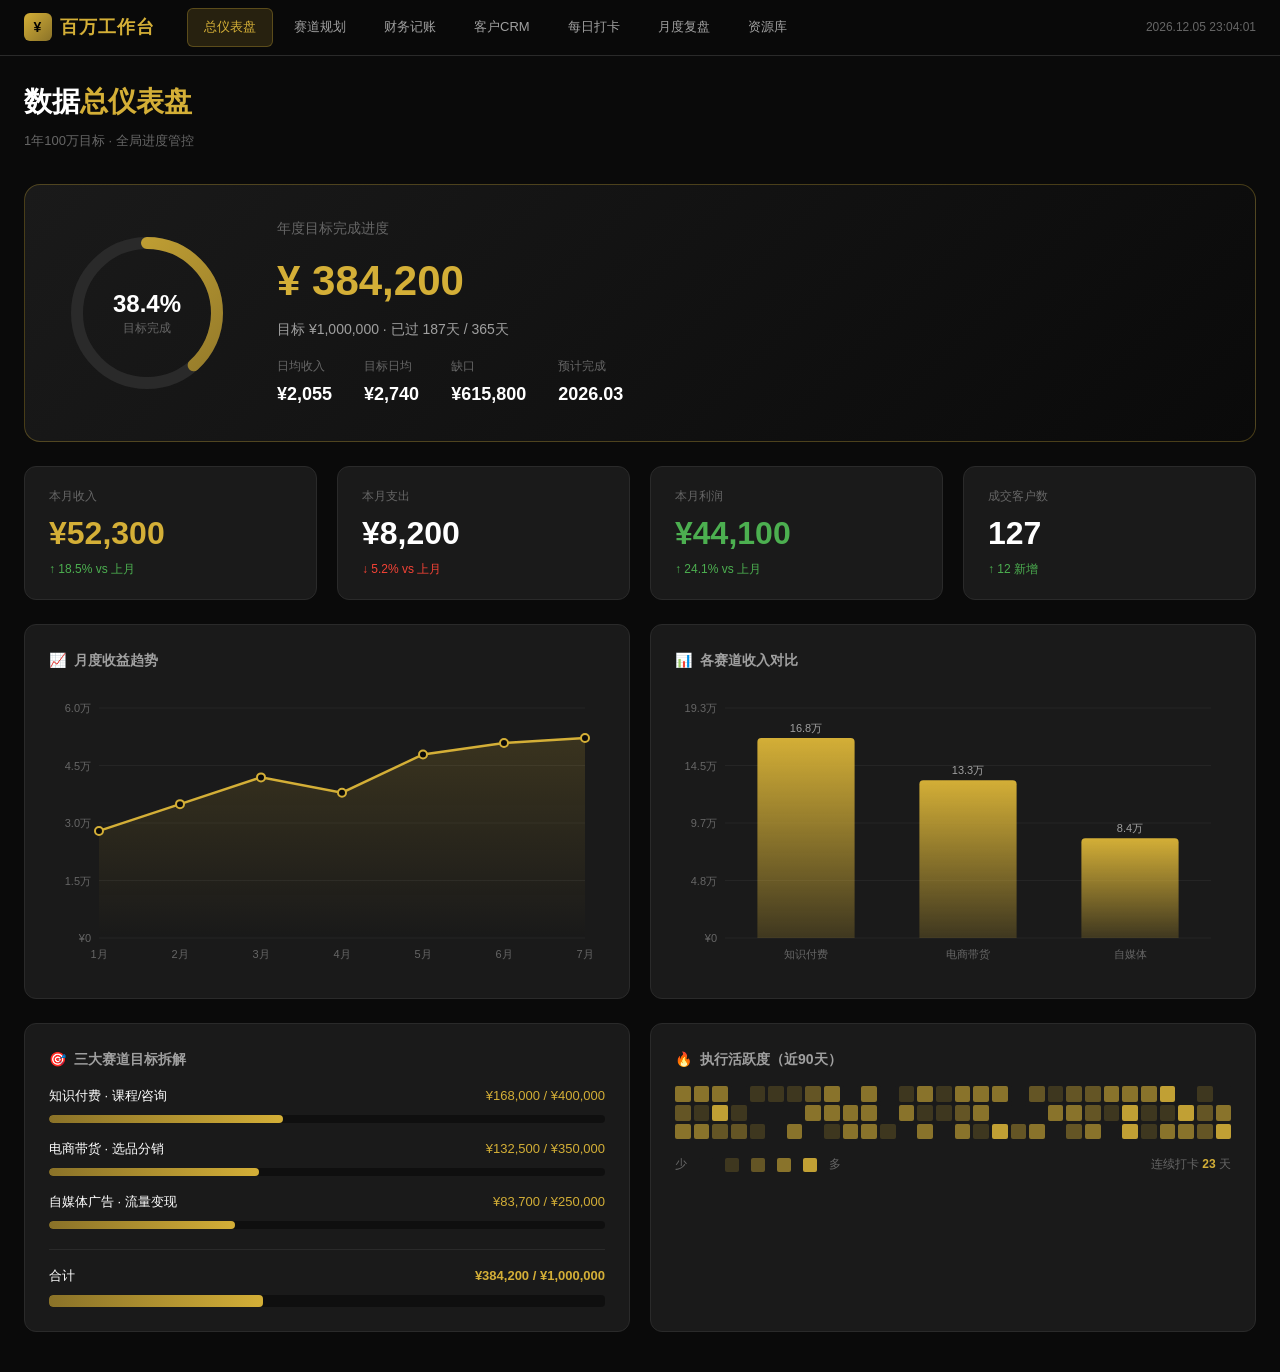
==== index.html @ f86fb093 "feat: 1年百万搞钱工作台 - 7页面完整版 - 数据总仪表盘：目标进度、收益图表、核心指标 - 变现赛道规划：3条盈利赛道详细规划与测算 - 财务记账：收支利润自动统计 - 客户管理CRM：全链" ====
<!DOCTYPE html>
<html lang="zh-CN">
<head>
  <meta charset="UTF-8">
  <meta name="viewport" content="width=device-width, initial-scale=1.0">
  <title>数据总仪表盘 | 百万搞钱工作台</title>
  <link rel="stylesheet" href="assets/style.css">
  <style>
    .hero-section {
      background: linear-gradient(135deg, #1a1a1a 0%, #0a0a0a 100%);
      border: 1px solid var(--border-gold);
      border-radius: 16px;
      padding: 32px;
      margin-bottom: 24px;
      display: flex;
      align-items: center;
      gap: 40px;
    }
    .ring-canvas { width: 180px; height: 180px; flex-shrink: 0; }
    .hero-info { flex: 1; }
    .hero-info h2 { font-size: 14px; color: var(--text-muted); font-weight: 400; margin-bottom: 8px; }
    .hero-amount { font-size: 42px; font-weight: 700; color: var(--gold); margin-bottom: 4px; }
    .hero-target { font-size: 14px; color: var(--text-secondary); margin-bottom: 16px; }
    .hero-stats { display: flex; gap: 32px; }
    .hero-stat-item .label { font-size: 12px; color: var(--text-muted); margin-bottom: 4px; }
    .hero-stat-item .value { font-size: 18px; font-weight: 600; color: var(--text-primary); }
    .track-progress-item { margin-bottom: 16px; }
    .track-progress-item:last-child { margin-bottom: 0; }
    .track-name { display: flex; justify-content: space-between; margin-bottom: 8px; font-size: 13px; }
    .track-name .name { color: var(--text-primary); font-weight: 500; }
    .track-name .amount { color: var(--gold); }
    .heatmap { display: grid; grid-template-columns: repeat(30, 1fr); gap: 3px; margin-top: 8px; }
    .heat-cell { aspect-ratio: 1; border-radius: 2px; background: #1a1a1a; }
    .heat-1 { background: rgba(212,175,55,0.2); }
    .heat-2 { background: rgba(212,175,55,0.4); }
    .heat-3 { background: rgba(212,175,55,0.6); }
    .heat-4 { background: rgba(212,175,55,0.9); }
  </style>
</head>
<body>
  <script src="assets/common.js"></script>
  <script>renderNav(0);</script>

  <div class="page-container">
    <div class="page-header">
      <div class="page-title">数据<span class="accent">总仪表盘</span></div>
      <div class="page-subtitle">1年100万目标 · 全局进度管控</div>
    </div>

    <!-- 目标进度总览 -->
    <div class="hero-section">
      <canvas id="goal-ring" class="ring-canvas"></canvas>
      <div class="hero-info">
        <h2>年度目标完成进度</h2>
        <div class="hero-amount">¥ 384,200</div>
        <div class="hero-target">目标 ¥1,000,000 · 已过 187天 / 365天</div>
        <div class="hero-stats">
          <div class="hero-stat-item">
            <div class="label">日均收入</div>
            <div class="value">¥2,055</div>
          </div>
          <div class="hero-stat-item">
            <div class="label">目标日均</div>
            <div class="value">¥2,740</div>
          </div>
          <div class="hero-stat-item">
            <div class="label">缺口</div>
            <div class="value text-red">¥615,800</div>
          </div>
          <div class="hero-stat-item">
            <div class="label">预计完成</div>
            <div class="value">2026.03</div>
          </div>
        </div>
      </div>
    </div>

    <!-- 核心指标卡片 -->
    <div class="grid grid-4 mb-24">
      <div class="metric-card">
        <div class="metric-label">本月收入</div>
        <div class="metric-value gold">¥52,300</div>
        <div class="metric-delta up">↑ 18.5% vs 上月</div>
      </div>
      <div class="metric-card">
        <div class="metric-label">本月支出</div>
        <div class="metric-value">¥8,200</div>
        <div class="metric-delta down">↓ 5.2% vs 上月</div>
      </div>
      <div class="metric-card">
        <div class="metric-label">本月利润</div>
        <div class="metric-value green">¥44,100</div>
        <div class="metric-delta up">↑ 24.1% vs 上月</div>
      </div>
      <div class="metric-card">
        <div class="metric-label">成交客户数</div>
        <div class="metric-value">127</div>
        <div class="metric-delta up">↑ 12 新增</div>
      </div>
    </div>

    <!-- 图表区 -->
    <div class="grid grid-2 mb-24">
      <div class="card">
        <div class="card-title"><span class="icon">📈</span>月度收益趋势</div>
        <canvas id="income-trend" style="width:100%; height:280px;"></canvas>
      </div>
      <div class="card">
        <div class="card-title"><span class="icon">📊</span>各赛道收入对比</div>
        <canvas id="track-compare" style="width:100%; height:280px;"></canvas>
      </div>
    </div>

    <!-- 目标拆解 + 活跃热力 -->
    <div class="grid grid-2">
      <div class="card">
        <div class="card-title"><span class="icon">🎯</span>三大赛道目标拆解</div>
        <div class="track-progress-item">
          <div class="track-name">
            <span class="name">知识付费 · 课程/咨询</span>
            <span class="amount">¥168,000 / ¥400,000</span>
          </div>
          <div class="progress-bar"><div class="progress-fill" style="width:42%;"></div></div>
        </div>
        <div class="track-progress-item">
          <div class="track-name">
            <span class="name">电商带货 · 选品分销</span>
            <span class="amount">¥132,500 / ¥350,000</span>
          </div>
          <div class="progress-bar"><div class="progress-fill" style="width:37.8%;"></div></div>
        </div>
        <div class="track-progress-item">
          <div class="track-name">
            <span class="name">自媒体广告 · 流量变现</span>
            <span class="amount">¥83,700 / ¥250,000</span>
          </div>
          <div class="progress-bar"><div class="progress-fill" style="width:33.5%;"></div></div>
        </div>
        <div class="track-progress-item" style="margin-top:20px; padding-top:16px; border-top:1px solid var(--border);">
          <div class="track-name">
            <span class="name font-bold">合计</span>
            <span class="amount font-bold">¥384,200 / ¥1,000,000</span>
          </div>
          <div class="progress-bar" style="height:12px;"><div class="progress-fill" style="width:38.4%;"></div></div>
        </div>
      </div>

      <div class="card">
        <div class="card-title"><span class="icon">🔥</span>执行活跃度（近90天）</div>
        <div class="heatmap" id="heatmap"></div>
        <div style="display:flex; align-items:center; gap:12px; margin-top:16px; font-size:12px; color:var(--text-muted);">
          <span>少</span>
          <div class="heat-cell" style="width:14px; height:14px;"></div>
          <div class="heat-cell heat-1" style="width:14px; height:14px;"></div>
          <div class="heat-cell heat-2" style="width:14px; height:14px;"></div>
          <div class="heat-cell heat-3" style="width:14px; height:14px;"></div>
          <div class="heat-cell heat-4" style="width:14px; height:14px;"></div>
          <span>多</span>
          <span style="margin-left:auto;">连续打卡 <span class="text-gold font-bold">23</span> 天</span>
        </div>
      </div>
    </div>
  </div>

  <script>
    // 环形进度
    drawRingChart("goal-ring", 38.4, "#d4af37", "目标完成");

    // 月度趋势
    drawLineChart("income-trend",
      ["1月","2月","3月","4月","5月","6月","7月"],
      [28000, 35000, 42000, 38000, 48000, 51000, 52300]
    );

    // 赛道对比
    drawBarChart("track-compare",
      ["知识付费","电商带货","自媒体"],
      [168000, 132500, 83700]
    );

    // 热力图
    const heatmap = document.getElementById("heatmap");
    for (let i = 0; i < 90; i++) {
      const cell = document.createElement("div");
      cell.className = "heat-cell";
      const r = Math.random();
      if (r > 0.85) cell.classList.add("heat-4");
      else if (r > 0.6) cell.classList.add("heat-3");
      else if (r > 0.4) cell.classList.add("heat-2");
      else if (r > 0.2) cell.classList.add("heat-1");
      heatmap.appendChild(cell);
    }
  </script>
</body>
</html>
---- assets/style.css ----
/* ========================================
   百万搞钱工作台 - 共享设计系统
   深色黑金商务风格
   ======================================== */

:root {
  /* 主色调 */
  --bg-primary: #0a0a0a;
  --bg-secondary: #141414;
  --bg-card: #1a1a1a;
  --bg-card-hover: #222222;
  --bg-input: #0f0f0f;

  /* 金色系 */
  --gold: #d4af37;
  --gold-bright: #f0c75e;
  --gold-dim: #8a7228;
  --gold-glow: rgba(212, 175, 55, 0.15);

  /* 文字 */
  --text-primary: #ffffff;
  --text-secondary: #a0a0a0;
  --text-muted: #666666;

  /* 功能色 */
  --green: #4caf50;
  --green-dim: rgba(76, 175, 80, 0.15);
  --red: #f44336;
  --red-dim: rgba(244, 67, 54, 0.15);
  --blue: #2196f3;
  --blue-dim: rgba(33, 150, 243, 0.15);
  --orange: #ff9800;
  --orange-dim: rgba(255, 152, 0, 0.15);

  /* 边框 */
  --border: #2a2a2a;
  --border-gold: rgba(212, 175, 55, 0.3);

  /* 阴影 */
  --shadow: 0 4px 24px rgba(0, 0, 0, 0.4);
  --shadow-gold: 0 0 20px rgba(212, 175, 55, 0.1);
}

* {
  margin: 0;
  padding: 0;
  box-sizing: border-box;
}

body {
  font-family: -apple-system, BlinkMacSystemFont, "Segoe UI", "PingFang SC", "Microsoft YaHei", sans-serif;
  background: var(--bg-primary);
  color: var(--text-primary);
  font-size: 14px;
  line-height: 1.6;
  min-height: 100vh;
}

/* 滚动条 */
::-webkit-scrollbar { width: 6px; height: 6px; }
::-webkit-scrollbar-track { background: var(--bg-secondary); }
::-webkit-scrollbar-thumb { background: var(--gold-dim); border-radius: 3px; }
::-webkit-scrollbar-thumb:hover { background: var(--gold); }

/* ===== 顶部导航 ===== */
.top-nav {
  position: fixed;
  top: 0;
  left: 0;
  right: 0;
  height: 56px;
  background: rgba(10, 10, 10, 0.95);
  backdrop-filter: blur(20px);
  border-bottom: 1px solid var(--border);
  z-index: 1000;
  display: flex;
  align-items: center;
  padding: 0 24px;
  gap: 32px;
}

.nav-logo {
  font-size: 18px;
  font-weight: 700;
  color: var(--gold);
  letter-spacing: 1px;
  white-space: nowrap;
  display: flex;
  align-items: center;
  gap: 8px;
}

.nav-logo .logo-icon {
  width: 28px;
  height: 28px;
  background: linear-gradient(135deg, var(--gold), var(--gold-dim));
  border-radius: 6px;
  display: flex;
  align-items: center;
  justify-content: center;
  font-size: 14px;
  color: #000;
  font-weight: 900;
}

.nav-links {
  display: flex;
  gap: 4px;
  flex: 1;
  overflow-x: auto;
}

.nav-links::-webkit-scrollbar { display: none; }

.nav-link {
  padding: 8px 16px;
  color: var(--text-secondary);
  text-decoration: none;
  border-radius: 6px;
  font-size: 13px;
  white-space: nowrap;
  transition: all 0.2s;
  border: 1px solid transparent;
}

.nav-link:hover {
  color: var(--text-primary);
  background: var(--bg-card);
}

.nav-link.active {
  color: var(--gold);
  background: var(--gold-glow);
  border-color: var(--border-gold);
}

.nav-time {
  color: var(--text-muted);
  font-size: 12px;
  white-space: nowrap;
}

/* ===== 主内容区 ===== */
.page-container {
  max-width: 1400px;
  margin: 0 auto;
  padding: 80px 24px 40px;
}

.page-header {
  margin-bottom: 32px;
}

.page-title {
  font-size: 28px;
  font-weight: 700;
  color: var(--text-primary);
  margin-bottom: 6px;
}

.page-title .accent {
  color: var(--gold);
}

.page-subtitle {
  font-size: 13px;
  color: var(--text-muted);
}

/* ===== 卡片 ===== */
.card {
  background: var(--bg-card);
  border: 1px solid var(--border);
  border-radius: 12px;
  padding: 24px;
  transition: all 0.2s;
}

.card:hover {
  border-color: var(--border-gold);
}

.card-title {
  font-size: 14px;
  font-weight: 600;
  color: var(--text-secondary);
  margin-bottom: 16px;
  display: flex;
  align-items: center;
  gap: 8px;
}

.card-title .icon {
  color: var(--gold);
}

/* ===== 网格布局 ===== */
.grid {
  display: grid;
  gap: 20px;
}

.grid-2 { grid-template-columns: repeat(2, 1fr); }
.grid-3 { grid-template-columns: repeat(3, 1fr); }
.grid-4 { grid-template-columns: repeat(4, 1fr); }

@media (max-width: 1024px) {
  .grid-2, .grid-3, .grid-4 { grid-template-columns: repeat(2, 1fr); }
}
@media (max-width: 640px) {
  .grid-2, .grid-3, .grid-4 { grid-template-columns: 1fr; }
}

/* ===== 指标卡片 ===== */
.metric-card {
  background: var(--bg-card);
  border: 1px solid var(--border);
  border-radius: 12px;
  padding: 20px 24px;
  position: relative;
  overflow: hidden;
  transition: all 0.2s;
}

.metric-card::before {
  content: '';
  position: absolute;
  top: 0;
  left: 0;
  right: 0;
  height: 2px;
  background: linear-gradient(90deg, transparent, var(--gold), transparent);
  opacity: 0;
  transition: opacity 0.3s;
}

.metric-card:hover::before { opacity: 1; }
.metric-card:hover { border-color: var(--border-gold); }

.metric-label {
  font-size: 12px;
  color: var(--text-muted);
  margin-bottom: 8px;
}

.metric-value {
  font-size: 32px;
  font-weight: 700;
  color: var(--text-primary);
  line-height: 1.2;
}

.metric-value.gold { color: var(--gold); }
.metric-value.green { color: var(--green); }
.metric-value.red { color: var(--red); }
.metric-value.blue { color: var(--blue); }

.metric-delta {
  font-size: 12px;
  margin-top: 8px;
}

.metric-delta.up { color: var(--green); }
.metric-delta.down { color: var(--red); }

/* ===== 进度条 ===== */
.progress-bar {
  height: 8px;
  background: var(--bg-input);
  border-radius: 4px;
  overflow: hidden;
}

.progress-fill {
  height: 100%;
  background: linear-gradient(90deg, var(--gold-dim), var(--gold));
  border-radius: 4px;
  transition: width 0.6s ease;
}

/* ===== 表格 ===== */
.data-table {
  width: 100%;
  border-collapse: collapse;
  font-size: 13px;
}

.data-table th {
  text-align: left;
  padding: 12px 16px;
  color: var(--text-muted);
  font-weight: 500;
  border-bottom: 1px solid var(--border);
  font-size: 12px;
  text-transform: uppercase;
  letter-spacing: 0.5px;
}

.data-table td {
  padding: 14px 16px;
  border-bottom: 1px solid var(--border);
  color: var(--text-secondary);
}

.data-table tr:hover td {
  color: var(--text-primary);
  background: var(--bg-card-hover);
}

/* ===== 标签/徽章 ===== */
.tag {
  display: inline-block;
  padding: 3px 10px;
  border-radius: 4px;
  font-size: 11px;
  font-weight: 600;
}

.tag-gold { background: var(--gold-glow); color: var(--gold); }
.tag-green { background: var(--green-dim); color: var(--green); }
.tag-red { background: var(--red-dim); color: var(--red); }
.tag-blue { background: var(--blue-dim); color: var(--blue); }
.tag-orange { background: var(--orange-dim); color: var(--orange); }
.tag-gray { background: rgba(255,255,255,0.05); color: var(--text-muted); }

/* ===== 按钮 ===== */
.btn {
  padding: 8px 20px;
  border-radius: 8px;
  font-size: 13px;
  font-weight: 600;
  cursor: pointer;
  border: none;
  transition: all 0.2s;
  text-decoration: none;
  display: inline-flex;
  align-items: center;
  gap: 6px;
}

.btn-gold {
  background: var(--gold);
  color: #000;
}
.btn-gold:hover {
  background: var(--gold-bright);
  box-shadow: var(--shadow-gold);
}

.btn-outline {
  background: transparent;
  color: var(--text-secondary);
  border: 1px solid var(--border);
}
.btn-outline:hover {
  color: var(--gold);
  border-color: var(--border-gold);
}

/* ===== 输入框 ===== */
.input, .select, .textarea {
  width: 100%;
  background: var(--bg-input);
  border: 1px solid var(--border);
  border-radius: 8px;
  padding: 10px 14px;
  color: var(--text-primary);
  font-size: 13px;
  font-family: inherit;
  transition: border-color 0.2s;
}

.input:focus, .select:focus, .textarea:focus {
  outline: none;
  border-color: var(--gold);
}

/* ===== 图表容器 ===== */
.chart-container {
  width: 100%;
  position: relative;
}

/* ===== 工具类 ===== */
.text-gold { color: var(--gold); }
.text-green { color: var(--green); }
.text-red { color: var(--red); }
.text-muted { color: var(--text-muted); }
.text-secondary { color: var(--text-secondary); }
.text-center { text-align: center; }
.text-right { text-align: right; }
.font-bold { font-weight: 700; }
.mt-8 { margin-top: 8px; }
.mt-16 { margin-top: 16px; }
.mt-24 { margin-top: 24px; }
.mb-16 { margin-bottom: 16px; }
.mb-24 { margin-bottom: 24px; }
.flex { display: flex; }
.flex-between { display: flex; justify-content: space-between; align-items: center; }
.gap-8 { gap: 8px; }
.gap-16 { gap: 16px; }
.gap-24 { gap: 24px; }
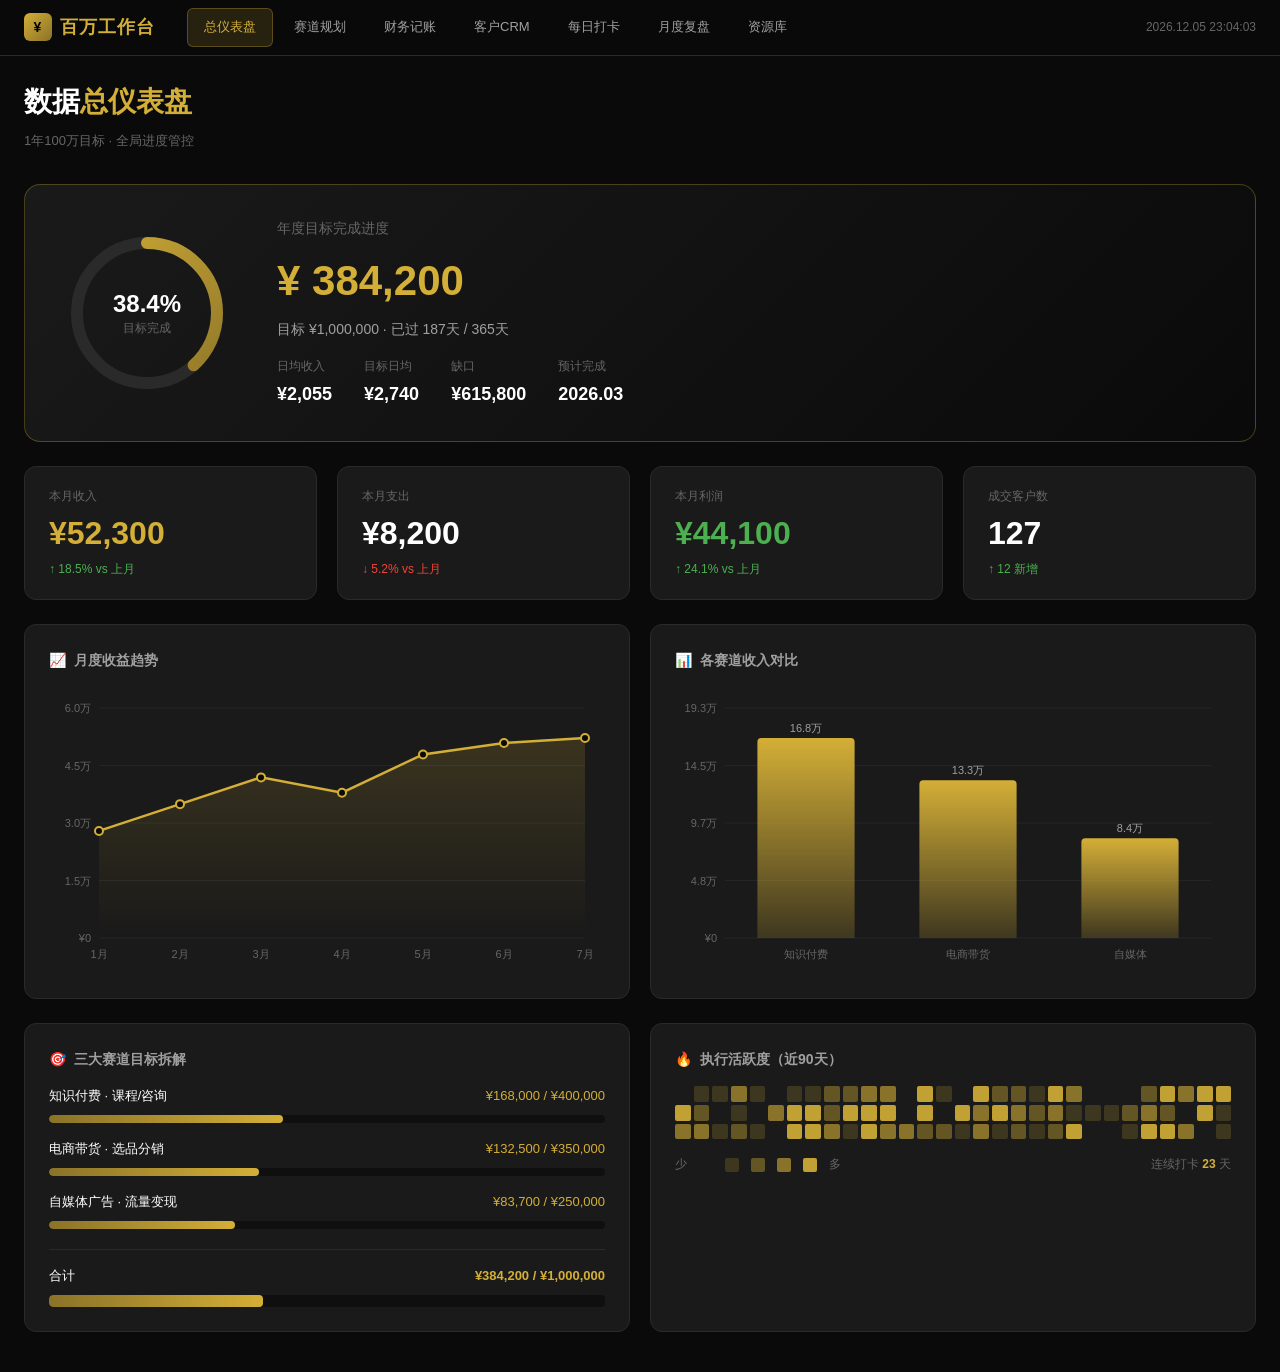
==== commit 1d4dab63: "feat: 添加PWA支持，可安装到手机桌面 - manifest.json 应用配置 - 192/512尺寸图标 + Apple Touch Icon - 全屏独立运行，无浏览器地址栏 - 黑金风格" ====
--- a/index.html
+++ b/index.html
@@ -4,6 +4,13 @@
   <meta charset="UTF-8">
   <meta name="viewport" content="width=device-width, initial-scale=1.0">
   <title>数据总仪表盘 | 百万搞钱工作台</title>
+  <link rel="manifest" href="manifest.json">
+  <meta name="theme-color" content="#d4af37">
+  <meta name="apple-mobile-web-app-capable" content="yes">
+  <meta name="apple-mobile-web-app-status-bar-style" content="black-translucent">
+  <meta name="apple-mobile-web-app-title" content="百万工作台">
+  <link rel="apple-touch-icon" href="apple-touch-icon.png">
+  <link rel="icon" type="image/png" sizes="192x192" href="icon-192.png">
   <link rel="stylesheet" href="assets/style.css">
   <style>
     .hero-section {
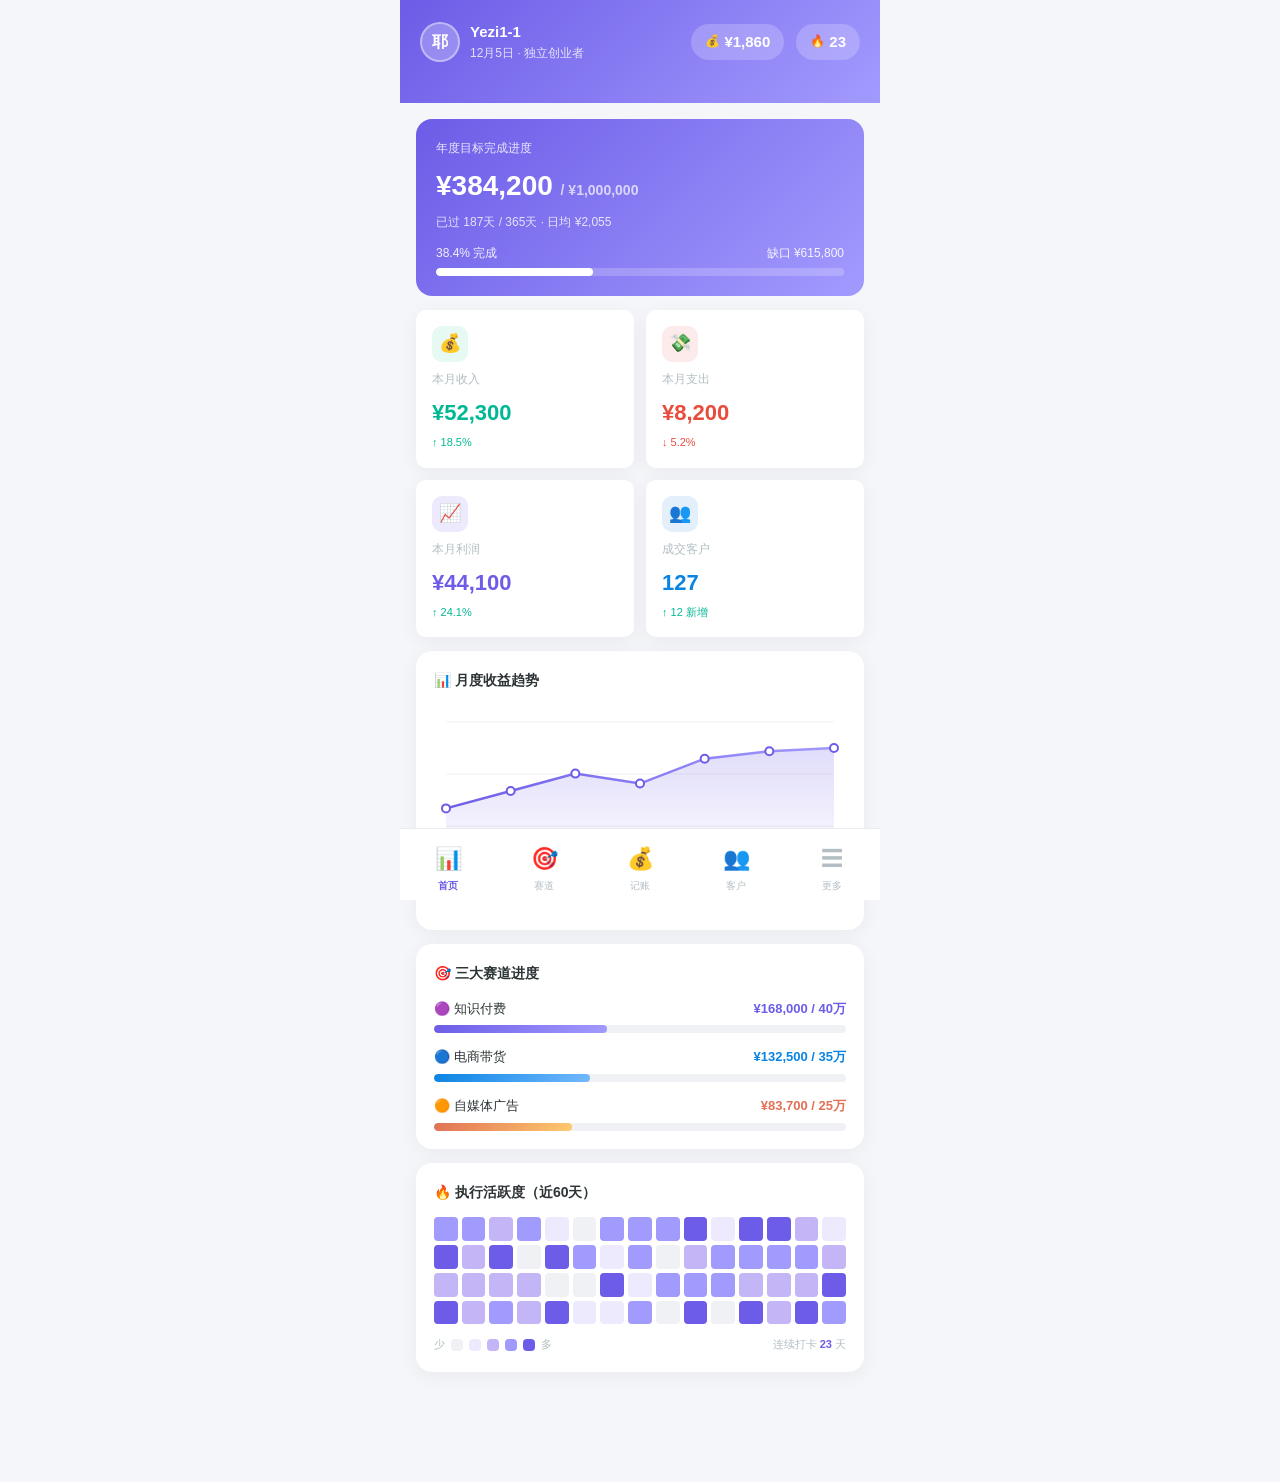
==== commit 4ff6c396: "refactor: 全新明亮App风格单页应用 - 浅色明亮主题，圆角卡片，粉紫蓝渐变 - 底部5Tab导航：首页/赛道/记账/客户/更多 - 单页应用SPA，切换无刷新 - 所有数据localSto" ====
--- a/index.html
+++ b/index.html
@@ -2,201 +2,738 @@
 <html lang="zh-CN">
 <head>
   <meta charset="UTF-8">
-  <meta name="viewport" content="width=device-width, initial-scale=1.0">
-  <title>数据总仪表盘 | 百万搞钱工作台</title>
+  <meta name="viewport" content="width=device-width, initial-scale=1.0, maximum-scale=1.0, user-scalable=no">
+  <title>百万搞钱工作台</title>
   <link rel="manifest" href="manifest.json">
-  <meta name="theme-color" content="#d4af37">
+  <meta name="theme-color" content="#6c5ce7">
   <meta name="apple-mobile-web-app-capable" content="yes">
-  <meta name="apple-mobile-web-app-status-bar-style" content="black-translucent">
+  <meta name="apple-mobile-web-app-status-bar-style" content="default">
   <meta name="apple-mobile-web-app-title" content="百万工作台">
   <link rel="apple-touch-icon" href="apple-touch-icon.png">
   <link rel="icon" type="image/png" sizes="192x192" href="icon-192.png">
   <link rel="stylesheet" href="assets/style.css">
-  <style>
-    .hero-section {
-      background: linear-gradient(135deg, #1a1a1a 0%, #0a0a0a 100%);
-      border: 1px solid var(--border-gold);
-      border-radius: 16px;
-      padding: 32px;
-      margin-bottom: 24px;
-      display: flex;
-      align-items: center;
-      gap: 40px;
-    }
-    .ring-canvas { width: 180px; height: 180px; flex-shrink: 0; }
-    .hero-info { flex: 1; }
-    .hero-info h2 { font-size: 14px; color: var(--text-muted); font-weight: 400; margin-bottom: 8px; }
-    .hero-amount { font-size: 42px; font-weight: 700; color: var(--gold); margin-bottom: 4px; }
-    .hero-target { font-size: 14px; color: var(--text-secondary); margin-bottom: 16px; }
-    .hero-stats { display: flex; gap: 32px; }
-    .hero-stat-item .label { font-size: 12px; color: var(--text-muted); margin-bottom: 4px; }
-    .hero-stat-item .value { font-size: 18px; font-weight: 600; color: var(--text-primary); }
-    .track-progress-item { margin-bottom: 16px; }
-    .track-progress-item:last-child { margin-bottom: 0; }
-    .track-name { display: flex; justify-content: space-between; margin-bottom: 8px; font-size: 13px; }
-    .track-name .name { color: var(--text-primary); font-weight: 500; }
-    .track-name .amount { color: var(--gold); }
-    .heatmap { display: grid; grid-template-columns: repeat(30, 1fr); gap: 3px; margin-top: 8px; }
-    .heat-cell { aspect-ratio: 1; border-radius: 2px; background: #1a1a1a; }
-    .heat-1 { background: rgba(212,175,55,0.2); }
-    .heat-2 { background: rgba(212,175,55,0.4); }
-    .heat-3 { background: rgba(212,175,55,0.6); }
-    .heat-4 { background: rgba(212,175,55,0.9); }
-  </style>
 </head>
 <body>
   <script src="assets/common.js"></script>
-  <script>renderNav(0);</script>
-
-  <div class="page-container">
-    <div class="page-header">
-      <div class="page-title">数据<span class="accent">总仪表盘</span></div>
-      <div class="page-subtitle">1年100万目标 · 全局进度管控</div>
-    </div>
-
-    <!-- 目标进度总览 -->
-    <div class="hero-section">
-      <canvas id="goal-ring" class="ring-canvas"></canvas>
-      <div class="hero-info">
-        <h2>年度目标完成进度</h2>
-        <div class="hero-amount">¥ 384,200</div>
-        <div class="hero-target">目标 ¥1,000,000 · 已过 187天 / 365天</div>
-        <div class="hero-stats">
-          <div class="hero-stat-item">
-            <div class="label">日均收入</div>
-            <div class="value">¥2,055</div>
+  <script>renderHeader();</script>
+
+  <!-- ====== 页面1：数据仪表盘 ====== -->
+  <div class="page active" id="page-dashboard">
+    <div class="gradient-card" style="background:var(--gradient-primary);">
+      <div class="gc-label">年度目标完成进度</div>
+      <div class="gc-value" onclick="editField('totalIncome','当前累计收入',384200,'number')" style="cursor:pointer;">¥384,200 <span style="font-size:14px;opacity:0.7;">/ ¥1,000,000</span></div>
+      <div class="gc-sub">已过 187天 / 365天 · 日均 ¥2,055</div>
+      <div style="margin-top:12px;">
+        <div style="display:flex;justify-content:space-between;font-size:12px;margin-bottom:4px;opacity:0.9;">
+          <span>38.4% 完成</span><span>缺口 ¥615,800</span>
+        </div>
+        <div style="height:8px;background:rgba(255,255,255,0.2);border-radius:4px;overflow:hidden;">
+          <div style="height:100%;width:38.4%;background:#fff;border-radius:4px;"></div>
+        </div>
+      </div>
+    </div>
+
+    <div class="metric-grid">
+      <div class="metric-item">
+        <div class="icon-circle" style="background:#e6f9f3;">💰</div>
+        <div class="label">本月收入</div>
+        <div class="value" style="color:var(--green)">¥52,300</div>
+        <div class="delta up">↑ 18.5%</div>
+      </div>
+      <div class="metric-item">
+        <div class="icon-circle" style="background:#fdeaea;">💸</div>
+        <div class="label">本月支出</div>
+        <div class="value" style="color:var(--red)">¥8,200</div>
+        <div class="delta down">↓ 5.2%</div>
+      </div>
+      <div class="metric-item">
+        <div class="icon-circle" style="background:#eeeafe;">📈</div>
+        <div class="label">本月利润</div>
+        <div class="value" style="color:var(--purple)">¥44,100</div>
+        <div class="delta up">↑ 24.1%</div>
+      </div>
+      <div class="metric-item">
+        <div class="icon-circle" style="background:#e3f0fc;">👥</div>
+        <div class="label">成交客户</div>
+        <div class="value" style="color:var(--blue)">127</div>
+        <div class="delta up">↑ 12 新增</div>
+      </div>
+    </div>
+
+    <div class="card">
+      <div class="card-title">📊 月度收益趋势</div>
+      <canvas id="income-trend" style="width:100%;height:200px;"></canvas>
+    </div>
+
+    <div class="card">
+      <div class="card-title">🎯 三大赛道进度</div>
+      <div style="margin-bottom:14px;">
+        <div class="flex-between" style="margin-bottom:6px;font-size:13px;">
+          <span>🟣 知识付费</span><span class="text-purple font-bold">¥168,000 / 40万</span>
+        </div>
+        <div class="progress-bar"><div class="progress-fill primary" style="width:42%;"></div></div>
+      </div>
+      <div style="margin-bottom:14px;">
+        <div class="flex-between" style="margin-bottom:6px;font-size:13px;">
+          <span>🔵 电商带货</span><span style="color:var(--blue)" class="font-bold">¥132,500 / 35万</span>
+        </div>
+        <div class="progress-bar"><div class="progress-fill" style="width:37.8%;background:var(--gradient-blue);"></div></div>
+      </div>
+      <div style="margin-bottom:0;">
+        <div class="flex-between" style="margin-bottom:6px;font-size:13px;">
+          <span>🟠 自媒体广告</span><span style="color:var(--orange)" class="font-bold">¥83,700 / 25万</span>
+        </div>
+        <div class="progress-bar"><div class="progress-fill orange" style="width:33.5%;"></div></div>
+      </div>
+    </div>
+
+    <div class="card">
+      <div class="card-title">🔥 执行活跃度（近60天）</div>
+      <div class="heatmap" id="heatmap"></div>
+      <div style="display:flex;align-items:center;gap:6px;margin-top:12px;font-size:11px;color:var(--text-muted);">
+        <span>少</span>
+        <div class="heat-cell" style="width:12px;height:12px;"></div>
+        <div class="heat-cell heat-1" style="width:12px;height:12px;"></div>
+        <div class="heat-cell heat-2" style="width:12px;height:12px;"></div>
+        <div class="heat-cell heat-3" style="width:12px;height:12px;"></div>
+        <div class="heat-cell heat-4" style="width:12px;height:12px;"></div>
+        <span>多</span>
+        <span style="margin-left:auto;">连续打卡 <b class="text-purple">23</b> 天</span>
+      </div>
+    </div>
+  </div>
+
+  <!-- ====== 页面2：赛道规划 ====== -->
+  <div class="page" id="page-tracks">
+    <div class="page-title">变现赛道规划</div>
+    <div class="page-subtitle">3条盈利赛道 · 点击数字可编辑</div>
+
+    <!-- 赛道1 -->
+    <div class="gradient-card" style="background:var(--gradient-primary);">
+      <div class="gc-label">🟣 赛道一 · 知识付费</div>
+      <div class="gc-value">¥548,450</div>
+      <div class="gc-sub">课程 + 咨询 · 高客单高利润</div>
+    </div>
+    <div class="card">
+      <div class="card-title">💰 定价与收入测算</div>
+      <div class="list-item">
+        <div class="li-icon" style="background:#eeeafe;">📖</div>
+        <div class="li-content"><div class="li-title">录播课 ¥199</div><div class="li-sub">800人 × ¥199</div></div>
+        <div class="li-right text-purple">¥159K</div>
+      </div>
+      <div class="list-item">
+        <div class="li-icon" style="background:#eeeafe;">🎓</div>
+        <div class="li-content"><div class="li-title">训练营 ¥999</div><div class="li-sub">150人 × ¥999</div></div>
+        <div class="li-right text-purple">¥150K</div>
+      </div>
+      <div class="list-item">
+        <div class="li-icon" style="background:#eeeafe;">💬</div>
+        <div class="li-content"><div class="li-title">1v1咨询 ¥3,000</div><div class="li-sub">40人 × ¥3,000</div></div>
+        <div class="li-right text-purple">¥120K</div>
+      </div>
+      <div class="list-item">
+        <div class="li-icon" style="background:#eeeafe;">🔄</div>
+        <div class="li-content"><div class="li-title">年会员 ¥1,999</div><div class="li-sub">50人 × ¥1,999</div></div>
+        <div class="li-right text-purple">¥100K</div>
+      </div>
+    </div>
+    <div class="card">
+      <div class="card-title">📢 获客方式</div>
+      <div style="font-size:13px;color:var(--text-secondary);line-height:2;">
+        <div>📱 小红书/抖音知识口播 → 引流</div>
+        <div>📝 公众号深度文章 + 裂变海报</div>
+        <div>🎥 免费公开课/直播 → 高价转化</div>
+        <div>🤝 老客户转介绍（5%佣金）</div>
+      </div>
+    </div>
+
+    <!-- 赛道2 -->
+    <div class="gradient-card" style="background:var(--gradient-blue);">
+      <div class="gc-label">🔵 赛道二 · 电商带货</div>
+      <div class="gc-value">¥400,000</div>
+      <div class="gc-sub">选品分销 + 直播带货</div>
+    </div>
+    <div class="card">
+      <div class="card-title">💰 收入测算</div>
+      <div class="list-item">
+        <div class="li-icon" style="background:#e3f0fc;">🛒</div>
+        <div class="li-content"><div class="li-title">分销佣金</div><div class="li-sub">GMV 80万 × 22%</div></div>
+        <div class="li-right" style="color:var(--blue)">¥176K</div>
+      </div>
+      <div class="list-item">
+        <div class="li-icon" style="background:#e3f0fc;">📦</div>
+        <div class="li-content"><div class="li-title">自营毛利</div><div class="li-sub">GMV 40万 × 40%</div></div>
+        <div class="li-right" style="color:var(--blue)">¥160K</div>
+      </div>
+      <div class="list-item">
+        <div class="li-icon" style="background:#e3f0fc;">🏬</div>
+        <div class="li-content"><div class="li-title">团购接单</div><div class="li-sub">50单 × ¥800</div></div>
+        <div class="li-right" style="color:var(--blue)">¥40K</div>
+      </div>
+    </div>
+
+    <!-- 赛道3 -->
+    <div class="gradient-card" style="background:var(--gradient-orange);">
+      <div class="gc-label">🟠 赛道三 · 自媒体广告</div>
+      <div class="gc-value">¥280,000</div>
+      <div class="gc-sub">流量变现 + 品牌合作</div>
+    </div>
+    <div class="card">
+      <div class="card-title">💰 收入测算</div>
+      <div class="list-item">
+        <div class="li-icon" style="background:#fef0eb;">📺</div>
+        <div class="li-content"><div class="li-title">平台分成</div><div class="li-sub">西瓜/B站/油管</div></div>
+        <div class="li-right" style="color:var(--orange)">¥48K</div>
+      </div>
+      <div class="list-item">
+        <div class="li-icon" style="background:#fef0eb;">📣</div>
+        <div class="li-content"><div class="li-title">品牌广告</div><div class="li-sub">40条 × ¥4,000</div></div>
+        <div class="li-right" style="color:var(--orange)">¥160K</div>
+      </div>
+      <div class="list-item">
+        <div class="li-icon" style="background:#fef0eb;">📝</div>
+        <div class="li-content"><div class="li-title">软文种草</div><div class="li-sub">30篇 × ¥1,500</div></div>
+        <div class="li-right" style="color:var(--orange)">¥45K</div>
+      </div>
+    </div>
+  </div>
+
+  <!-- ====== 页面3：财务记账 ====== -->
+  <div class="page" id="page-finance">
+    <div class="page-title">财务记账</div>
+    <div class="page-subtitle">收入 · 支出 · 利润 自动统计</div>
+
+    <div class="metric-grid">
+      <div class="metric-item">
+        <div class="label">年度总收入</div>
+        <div class="value" style="color:var(--green)">¥384K</div>
+      </div>
+      <div class="metric-item">
+        <div class="label">年度总支出</div>
+        <div class="value" style="color:var(--red)">¥62.8K</div>
+      </div>
+      <div class="metric-item">
+        <div class="label">年度净利润</div>
+        <div class="value" style="color:var(--purple)">¥321K</div>
+      </div>
+      <div class="metric-item">
+        <div class="label">利润率</div>
+        <div class="value">83.6%</div>
+      </div>
+    </div>
+
+    <div class="card">
+      <div class="card-title">➕ 新增记账</div>
+      <div class="input-row">
+        <label>说明</label>
+        <input type="text" class="input" id="fin-desc" placeholder="如：训练营第3期">
+      </div>
+      <div style="display:flex;gap:12px;">
+        <div class="input-row" style="flex:1;">
+          <label>金额</label>
+          <input type="number" class="input" id="fin-amount" placeholder="¥">
+        </div>
+        <div class="input-row" style="flex:1;">
+          <label>类型</label>
+          <select class="select" id="fin-type"><option value="收入">收入</option><option value="支出">支出</option></select>
+        </div>
+      </div>
+      <div class="input-row">
+        <label>赛道</label>
+        <select class="select" id="fin-track">
+          <option>知识付费</option><option>电商带货</option><option>自媒体</option><option>通用</option>
+        </select>
+      </div>
+      <button class="btn btn-primary" onclick="addRecord()">+ 记一笔</button>
+    </div>
+
+    <div class="card">
+      <div class="card-title">📋 收支明细</div>
+      <div id="finance-list"></div>
+    </div>
+
+    <div class="card">
+      <div class="card-title">📊 月度收支对比</div>
+      <canvas id="month-chart" style="width:100%;height:200px;"></canvas>
+    </div>
+  </div>
+
+  <!-- ====== 页面4：客户CRM ====== -->
+  <div class="page" id="page-crm">
+    <div class="page-title">客户管理</div>
+    <div class="page-subtitle">线索 → 意向 → 成交 → 售后</div>
+
+    <div class="metric-grid">
+      <div class="metric-item" style="text-align:center;">
+        <div class="icon-circle" style="background:#e3f0fc;margin:0 auto 8px;">📋</div>
+        <div class="value" style="color:var(--blue)">186</div>
+        <div class="label">线索</div>
+      </div>
+      <div class="metric-item" style="text-align:center;">
+        <div class="icon-circle" style="background:#fef0eb;margin:0 auto 8px;">💬</div>
+        <div class="value" style="color:var(--orange)">65</div>
+        <div class="label">意向</div>
+      </div>
+      <div class="metric-item" style="text-align:center;">
+        <div class="icon-circle" style="background:#e6f9f3;margin:0 auto 8px;">✅</div>
+        <div class="value" style="color:var(--green)">127</div>
+        <div class="label">成交</div>
+      </div>
+      <div class="metric-item" style="text-align:center;">
+        <div class="icon-circle" style="background:#eeeafe;margin:0 auto 8px;">🌟</div>
+        <div class="value" style="color:var(--purple)">89</div>
+        <div class="label">复购</div>
+      </div>
+    </div>
+
+    <div class="card">
+      <div class="card-title">➕ 新增客户</div>
+      <div class="input-row">
+        <label>客户姓名</label>
+        <input type="text" class="input" id="crm-name" placeholder="客户名">
+      </div>
+      <div style="display:flex;gap:12px;">
+        <div class="input-row" style="flex:1;">
+          <label>来源</label>
+          <select class="select" id="crm-source">
+            <option>小红书</option><option>抖音</option><option>公众号</option><option>直播</option><option>转介绍</option>
+          </select>
+        </div>
+        <div class="input-row" style="flex:1;">
+          <label>阶段</label>
+          <select class="select" id="crm-stage">
+            <option>线索</option><option>意向</option><option>成交</option><option>售后</option>
+          </select>
+        </div>
+      </div>
+      <div class="input-row">
+        <label>赛道</label>
+        <select class="select" id="crm-track"><option>知识付费</option><option>电商带货</option><option>自媒体</option></select>
+      </div>
+      <button class="btn btn-primary" onclick="addCustomer()">+ 添加客户</button>
+    </div>
+
+    <div class="card">
+      <div class="card-title">👥 客户列表</div>
+      <div id="crm-list"></div>
+    </div>
+  </div>
+
+  <!-- ====== 页面5：每日打卡（更多） ====== -->
+  <div class="page" id="page-daily">
+    <div class="gradient-card" style="background:var(--gradient-warm);">
+      <div class="gc-label">✅ 今日赚钱挑战</div>
+      <div class="gc-value" style="font-size:36px;">5/8</div>
+      <div class="gc-sub">完成今日任务 · 目标收入 ¥2,740</div>
+    </div>
+
+    <div class="ring-wrap">
+      <canvas id="daily-ring" class="ring-canvas"></canvas>
+    </div>
+
+    <div class="metric-grid">
+      <div class="metric-item" style="text-align:center;">
+        <div class="value" style="color:var(--orange)">23</div>
+        <div class="label">🔥 连续打卡</div>
+      </div>
+      <div class="metric-item" style="text-align:center;">
+        <div class="value" style="color:var(--green)">187</div>
+        <div class="label">📅 累计天数</div>
+      </div>
+    </div>
+
+    <div class="section-label">📋 今日任务清单</div>
+    <div id="task-list"></div>
+
+    <div class="section-label">🎯 本周重点目标</div>
+    <div id="weekly-list"></div>
+
+    <div class="section-label">🔄 每日习惯</div>
+    <div id="habit-list"></div>
+  </div>
+
+  <!-- ====== 页面6：月度复盘（更多） ====== -->
+  <div class="page" id="page-review">
+    <div class="page-title">月度复盘</div>
+    <div class="page-subtitle">2026年7月 · 数据驱动持续优化</div>
+
+    <div class="metric-grid">
+      <div class="metric-item">
+        <div class="label">本月收入</div>
+        <div class="value" style="color:var(--purple)">¥52.3K</div>
+        <div class="delta up">↑ 18.5%</div>
+      </div>
+      <div class="metric-item">
+        <div class="label">月度目标</div>
+        <div class="value">¥83.3K</div>
+        <div class="delta">100万÷12</div>
+      </div>
+      <div class="metric-item">
+        <div class="label">完成率</div>
+        <div class="value" style="color:var(--red)">62.8%</div>
+        <div class="delta down">缺口 ¥31K</div>
+      </div>
+      <div class="metric-item">
+        <div class="label">年度累计</div>
+        <div class="value">¥384K</div>
+        <div class="delta">目标38.4%</div>
+      </div>
+    </div>
+
+    <div class="card">
+      <div class="card-title">🔍 缺口分析</div>
+      <div style="margin-bottom:14px;">
+        <div class="flex-between" style="margin-bottom:6px;font-size:13px;">
+          <span>知识付费</span><span class="text-red font-bold">66.8% · 缺¥12K</span>
+        </div>
+        <div class="progress-bar"><div class="progress-fill" style="width:66.8%;background:var(--gradient-primary);"></div></div>
+      </div>
+      <div style="margin-bottom:14px;">
+        <div class="flex-between" style="margin-bottom:6px;font-size:13px;">
+          <span>电商带货</span><span class="text-red font-bold">62.4% · 缺¥11K</span>
+        </div>
+        <div class="progress-bar"><div class="progress-fill" style="width:62.4%;background:var(--gradient-blue);"></div></div>
+      </div>
+      <div>
+        <div class="flex-between" style="margin-bottom:6px;font-size:13px;">
+          <span>自媒体</span><span class="text-red font-bold">54.9% · 缺¥8K</span>
+        </div>
+        <div class="progress-bar"><div class="progress-fill orange" style="width:54.9%;"></div></div>
+      </div>
+    </div>
+
+    <div class="card">
+      <div class="card-title">📈 近6月趋势</div>
+      <canvas id="review-trend" style="width:100%;height:200px;"></canvas>
+    </div>
+
+    <div class="card">
+      <div class="card-title">✓ 做得好的</div>
+      <div style="font-size:13px;color:var(--text-secondary);line-height:2;">
+        <div>✅ 训练营复购率达70%，老客户信任度高</div>
+        <div>✅ 小红书引流效果好，单篇32条线索</div>
+        <div>✅ 1v1咨询转化率45%，应增加高客单</div>
+      </div>
+    </div>
+
+    <div class="card">
+      <div class="card-title">✗ 待改进的</div>
+      <div style="font-size:13px;color:var(--text-secondary);line-height:2;">
+        <div>❌ 直播频次不足(仅2场)</div>
+        <div>❌ 广告过于依赖平台分成</div>
+        <div>❌ 客户跟进SOP缺失，流失率55%</div>
+      </div>
+    </div>
+
+    <div class="card">
+      <div class="card-title">🚀 8月优化计划</div>
+      <div class="list-item">
+        <div class="li-icon" style="background:var(--primary-bg);color:var(--purple);">1</div>
+        <div class="li-content"><div class="li-title">直播带货提升</div><div class="li-sub">每周3场 · GMV目标¥30K</div></div>
+      </div>
+      <div class="list-item">
+        <div class="li-icon" style="background:var(--primary-bg);color:var(--purple);">2</div>
+        <div class="li-content"><div class="li-title">训练营第4期提速</div><div class="li-sub">8/1开启 · 目标15人</div></div>
+      </div>
+      <div class="list-item">
+        <div class="li-icon" style="background:var(--primary-bg);color:var(--purple);">3</div>
+        <div class="li-content"><div class="li-title">客户跟进SOP</div><div class="li-sub">3-7-15天节奏 · 转化55%</div></div>
+      </div>
+      <div class="list-item">
+        <div class="li-icon" style="background:var(--primary-bg);color:var(--purple);">4</div>
+        <div class="li-content"><div class="li-title">自媒体主动接单</div><div class="li-sub">蒲公英+星图 · ¥12K</div></div>
+      </div>
+    </div>
+  </div>
+
+  <!-- ====== 页面7：资源库（更多） ====== -->
+  <div class="page" id="page-resources">
+    <div class="page-title">资源库</div>
+    <div class="page-subtitle">话术 · 素材 · 工具 · 模板</div>
+
+    <div class="section-label">💬 话术库</div>
+    <div class="card">
+      <div class="card-title">🎯 意向客户首次触达</div>
+      <div style="font-size:13px;color:var(--text-secondary);line-height:1.8;background:var(--bg-input);padding:14px;border-radius:10px;">
+        你好呀！看到你关注了<strong style="color:var(--text);">{赛道/痛点}</strong>方面的内容，我是专门做这块的。<br><br>
+        目前有一个<strong style="color:var(--text);">免费试听课</strong>，很多类似朋友都拿到了不错成果，要不要试试看？😊
+      </div>
+    </div>
+    <div class="card">
+      <div class="card-title">💰 训练营成交转化</div>
+      <div style="font-size:13px;color:var(--text-secondary);line-height:1.8;background:var(--bg-input);padding:14px;border-radius:10px;">
+        咱们训练营还剩<strong style="color:var(--text);">3个名额</strong>，今晚截止早鸟价。<br><br>
+        ① <strong style="color:var(--text);">7天系统课</strong> + 答疑社群<br>
+        ② <strong style="color:var(--text);">1v1诊断</strong>（价值¥1000）<br>
+        ③ 结业<strong style="color:var(--text);">资源对接</strong> + 转介绍佣金<br><br>
+        原价¥999，早鸟价<strong style="color:var(--purple);">¥799</strong>
+      </div>
+    </div>
+    <div class="card">
+      <div class="card-title">🔄 老客户复购续费</div>
+      <div style="font-size:13px;color:var(--text-secondary);line-height:1.8;background:var(--bg-input);padding:14px;border-radius:10px;">
+        训练营学完一段时间了，最近实操还顺利吗？<br><br>
+        <strong style="color:var(--text);">年度会员社群</strong>开放了：每周案例拆解 + 资源对接 + 月度直播。老学员专享 <strong style="color:var(--purple);">¥199/月</strong>
+      </div>
+    </div>
+
+    <div class="section-label">🔧 常用工具</div>
+    <div class="list-item" onclick="window.open('https://www.feigua.cn')" style="cursor:pointer;">
+      <div class="li-icon" style="background:#e3f0fc;">📊</div>
+      <div class="li-content"><div class="li-title">飞瓜数据</div><div class="li-sub">抖音电商数据分析</div></div>
+      <div class="li-right">→</div>
+    </div>
+    <div class="list-item" onclick="window.open('https://www.qian-gua.com')" style="cursor:pointer;">
+      <div class="li-icon" style="background:#fde8f0;">📈</div>
+      <div class="li-content"><div class="li-title">千瓜数据</div><div class="li-sub">小红书数据分析</div></div>
+      <div class="li-right">→</div>
+    </div>
+    <div class="list-item" onclick="window.open('https://www.capcut.com')" style="cursor:pointer;">
+      <div class="li-icon" style="background:#fef0eb;">🎬</div>
+      <div class="li-content"><div class="li-title">剪映 CapCut</div><div class="li-sub">短视频剪辑工具</div></div>
+      <div class="li-right">→</div>
+    </div>
+    <div class="list-item" onclick="window.open('https://www.canva.cn')" style="cursor:pointer;">
+      <div class="li-icon" style="background:#eeeafe;">🎨</div>
+      <div class="li-content"><div class="li-title">Canva 可画</div><div class="li-sub">在线设计工具</div></div>
+      <div class="li-right">→</div>
+    </div>
+    <div class="list-item" onclick="window.open('https://chat.openai.com')" style="cursor:pointer;">
+      <div class="li-icon" style="background:#e6f9f3;">🤖</div>
+      <div class="li-content"><div class="li-title">ChatGPT / Claude</div><div class="li-sub">AI辅助内容创作</div></div>
+      <div class="li-right">→</div>
+    </div>
+    <div class="list-item" onclick="window.open('https://www.1688.com')" style="cursor:pointer;">
+      <div class="li-icon" style="background:#e3f0fc;">🛒</div>
+      <div class="li-content"><div class="li-title">1688 / 精选联盟</div><div class="li-sub">选品采购分销</div></div>
+      <div class="li-right">→</div>
+    </div>
+
+    <div class="section-label">📄 模板文档</div>
+    <div class="list-item">
+      <div class="li-icon" style="background:var(--primary-bg);">📋</div>
+      <div class="li-content"><div class="li-title">客户画像分析模板</div><div class="li-sub">标准化客户画像表</div></div>
+    </div>
+    <div class="list-item">
+      <div class="li-icon" style="background:var(--primary-bg);">💰</div>
+      <div class="li-content"><div class="li-title">定价策略计算表</div><div class="li-sub">自动计算客单价与利润率</div></div>
+    </div>
+    <div class="list-item">
+      <div class="li-icon" style="background:var(--primary-bg);">📅</div>
+      <div class="li-content"><div class="li-title">内容排期表模板</div><div class="li-sub">7天发布日历</div></div>
+    </div>
+    <div class="list-item">
+      <div class="li-icon" style="background:var(--primary-bg);">📊</div>
+      <div class="li-content"><div class="li-title">直播带货脚本</div><div class="li-sub">全流程话术+时间节点</div></div>
+    </div>
+  </div>
+
+  <!-- ====== 更多菜单入口 ====== -->
+  <div class="page" id="page-more">
+    <div class="page-title">更多功能</div>
+    <div class="page-subtitle">点击进入对应功能</div>
+
+    <div class="list-item" onclick="switchSub('daily')" style="cursor:pointer;">
+      <div class="li-icon" style="background:var(--gradient-warm);color:#fff;">✅</div>
+      <div class="li-content"><div class="li-title">每日执行打卡</div><div class="li-sub">今日任务 · 习惯打卡 · 周目标</div></div>
+      <div class="li-right">→</div>
+    </div>
+    <div class="list-item" onclick="switchSub('review')" style="cursor:pointer;">
+      <div class="li-icon" style="background:var(--gradient-primary);color:#fff;">📈</div>
+      <div class="li-content"><div class="li-title">月度复盘</div><div class="li-sub">营收复盘 · 缺口分析 · 优化计划</div></div>
+      <div class="li-right">→</div>
+    </div>
+    <div class="list-item" onclick="switchSub('resources')" style="cursor:pointer;">
+      <div class="li-icon" style="background:var(--gradient-orange);color:#fff;">📚</div>
+      <div class="li-content"><div class="li-title">资源库</div><div class="li-sub">话术 · 素材 · 工具 · 模板</div></div>
+      <div class="li-right">→</div>
+    </div>
+
+    <div class="section-label">⚙️ 设置</div>
+    <div class="card" style="text-align:center;">
+      <div style="font-size:13px;color:var(--text-muted);margin-bottom:12px;">数据自动保存在本地浏览器</div>
+      <button class="btn btn-outline" onclick="if(confirm('确定重置所有数据？')){localStorage.clear();location.reload();}">🗑️ 重置所有数据</button>
+    </div>
+    <div style="text-align:center;font-size:12px;color:var(--text-muted);margin-top:20px;">
+      百万搞钱工作台 v2.0<br>© 2026 Yezi1-1
+    </div>
+  </div>
+
+  <!-- 底部Tab -->
+  <script>renderBottomTab("dashboard");</script>
+
+  <script>
+  // ===== 初始化数据 =====
+
+  // 财务记录
+  let financeRecords = DB.get("financeRecords", [
+    { desc:"训练营第3期·5人", amount:4995, type:"收入", track:"知识付费" },
+    { desc:"家居百货分销佣金", amount:2380, type:"收入", track:"电商带货" },
+    { desc:"剪辑软件年费", amount:599, type:"支出", track:"通用" },
+    { desc:"1v1咨询·2人", amount:6000, type:"收入", track:"知识付费" },
+    { desc:"小红书软文广告", amount:3000, type:"收入", track:"自媒体" },
+    { desc:"样品采购", amount:850, type:"支出", track:"电商带货" },
+  ]);
+
+  function renderFinance() {
+    const list = document.getElementById("finance-list");
+    if (!list) return;
+    list.innerHTML = "";
+    financeRecords.forEach((r, i) => {
+      const tagClass = {"收入":"tag-green","支出":"tag-red"}[r.type];
+      const trackClass = {"知识付费":"tag-purple","电商带货":"tag-blue","自媒体":"tag-orange","通用":"tag-gray"}[r.track];
+      list.innerHTML += `
+        <div class="list-item">
+          <div class="li-icon" style="background:${r.type==='收入'?'#e6f9f3':'#fdeaea'};">${r.type==='收入'?'💰':'💸'}</div>
+          <div class="li-content">
+            <div class="li-title">${r.desc}</div>
+            <div class="li-sub"><span class="tag ${tagClass}">${r.type}</span> <span class="tag ${trackClass}">${r.track}</span></div>
           </div>
-          <div class="hero-stat-item">
-            <div class="label">目标日均</div>
-            <div class="value">¥2,740</div>
+          <div class="li-right" style="color:${r.type==='收入'?'var(--green)':'var(--red)'}">${r.type==='收入'?'+':'-'}¥${r.amount.toLocaleString()}</div>
+        </div>
+      `;
+    });
+  }
+
+  function addRecord() {
+    const desc = document.getElementById("fin-desc").value.trim();
+    const amount = Number(document.getElementById("fin-amount").value);
+    const type = document.getElementById("fin-type").value;
+    const track = document.getElementById("fin-track").value;
+    if (!desc || !amount) { alert("请填写说明和金额"); return; }
+    financeRecords.unshift({ desc, amount, type, track });
+    DB.set("financeRecords", financeRecords);
+    document.getElementById("fin-desc").value = "";
+    document.getElementById("fin-amount").value = "";
+    renderFinance();
+  }
+
+  // 客户数据
+  let customers = DB.get("customers", [
+    { name:"张明", source:"小红书", stage:"成交", track:"知识付费", amount:999 },
+    { name:"李婷", source:"抖音", stage:"意向", track:"电商带货", amount:0 },
+    { name:"王浩", source:"公众号", stage:"成交", track:"知识付费", amount:3000 },
+    { name:"陈雪", source:"转介绍", stage:"售后", track:"知识付费", amount:199 },
+    { name:"孙磊", source:"小红书", stage:"意向", track:"知识付费", amount:0 },
+    { name:"周敏", source:"抖音", stage:"成交", track:"电商带货", amount:1280 },
+  ]);
+
+  function renderCRM() {
+    const list = document.getElementById("crm-list");
+    if (!list) return;
+    list.innerHTML = "";
+    const stageMap = {"线索":{c:"tag-blue",i:"📋"},"意向":{c:"tag-orange",i:"💬"},"成交":{c:"tag-green",i:"✅"},"售后":{c:"tag-purple",i:"🌟"}};
+    const trackMap = {"知识付费":"tag-purple","电商带货":"tag-blue","自媒体":"tag-orange"};
+    customers.forEach((c, i) => {
+      const s = stageMap[c.stage];
+      list.innerHTML += `
+        <div class="list-item">
+          <div class="li-icon" style="background:var(--bg-input);">${s.i}</div>
+          <div class="li-content">
+            <div class="li-title">${c.name}</div>
+            <div class="li-sub"><span class="tag ${s.c}">${c.stage}</span> <span class="tag ${trackMap[c.track]}">${c.track}</span> · ${c.source}</div>
           </div>
-          <div class="hero-stat-item">
-            <div class="label">缺口</div>
-            <div class="value text-red">¥615,800</div>
-          </div>
-          <div class="hero-stat-item">
-            <div class="label">预计完成</div>
-            <div class="value">2026.03</div>
-          </div>
-        </div>
-      </div>
-    </div>
-
-    <!-- 核心指标卡片 -->
-    <div class="grid grid-4 mb-24">
-      <div class="metric-card">
-        <div class="metric-label">本月收入</div>
-        <div class="metric-value gold">¥52,300</div>
-        <div class="metric-delta up">↑ 18.5% vs 上月</div>
-      </div>
-      <div class="metric-card">
-        <div class="metric-label">本月支出</div>
-        <div class="metric-value">¥8,200</div>
-        <div class="metric-delta down">↓ 5.2% vs 上月</div>
-      </div>
-      <div class="metric-card">
-        <div class="metric-label">本月利润</div>
-        <div class="metric-value green">¥44,100</div>
-        <div class="metric-delta up">↑ 24.1% vs 上月</div>
-      </div>
-      <div class="metric-card">
-        <div class="metric-label">成交客户数</div>
-        <div class="metric-value">127</div>
-        <div class="metric-delta up">↑ 12 新增</div>
-      </div>
-    </div>
-
-    <!-- 图表区 -->
-    <div class="grid grid-2 mb-24">
-      <div class="card">
-        <div class="card-title"><span class="icon">📈</span>月度收益趋势</div>
-        <canvas id="income-trend" style="width:100%; height:280px;"></canvas>
-      </div>
-      <div class="card">
-        <div class="card-title"><span class="icon">📊</span>各赛道收入对比</div>
-        <canvas id="track-compare" style="width:100%; height:280px;"></canvas>
-      </div>
-    </div>
-
-    <!-- 目标拆解 + 活跃热力 -->
-    <div class="grid grid-2">
-      <div class="card">
-        <div class="card-title"><span class="icon">🎯</span>三大赛道目标拆解</div>
-        <div class="track-progress-item">
-          <div class="track-name">
-            <span class="name">知识付费 · 课程/咨询</span>
-            <span class="amount">¥168,000 / ¥400,000</span>
-          </div>
-          <div class="progress-bar"><div class="progress-fill" style="width:42%;"></div></div>
-        </div>
-        <div class="track-progress-item">
-          <div class="track-name">
-            <span class="name">电商带货 · 选品分销</span>
-            <span class="amount">¥132,500 / ¥350,000</span>
-          </div>
-          <div class="progress-bar"><div class="progress-fill" style="width:37.8%;"></div></div>
-        </div>
-        <div class="track-progress-item">
-          <div class="track-name">
-            <span class="name">自媒体广告 · 流量变现</span>
-            <span class="amount">¥83,700 / ¥250,000</span>
-          </div>
-          <div class="progress-bar"><div class="progress-fill" style="width:33.5%;"></div></div>
-        </div>
-        <div class="track-progress-item" style="margin-top:20px; padding-top:16px; border-top:1px solid var(--border);">
-          <div class="track-name">
-            <span class="name font-bold">合计</span>
-            <span class="amount font-bold">¥384,200 / ¥1,000,000</span>
-          </div>
-          <div class="progress-bar" style="height:12px;"><div class="progress-fill" style="width:38.4%;"></div></div>
-        </div>
-      </div>
-
-      <div class="card">
-        <div class="card-title"><span class="icon">🔥</span>执行活跃度（近90天）</div>
-        <div class="heatmap" id="heatmap"></div>
-        <div style="display:flex; align-items:center; gap:12px; margin-top:16px; font-size:12px; color:var(--text-muted);">
-          <span>少</span>
-          <div class="heat-cell" style="width:14px; height:14px;"></div>
-          <div class="heat-cell heat-1" style="width:14px; height:14px;"></div>
-          <div class="heat-cell heat-2" style="width:14px; height:14px;"></div>
-          <div class="heat-cell heat-3" style="width:14px; height:14px;"></div>
-          <div class="heat-cell heat-4" style="width:14px; height:14px;"></div>
-          <span>多</span>
-          <span style="margin-left:auto;">连续打卡 <span class="text-gold font-bold">23</span> 天</span>
-        </div>
-      </div>
-    </div>
-  </div>
-
-  <script>
-    // 环形进度
-    drawRingChart("goal-ring", 38.4, "#d4af37", "目标完成");
-
-    // 月度趋势
-    drawLineChart("income-trend",
-      ["1月","2月","3月","4月","5月","6月","7月"],
-      [28000, 35000, 42000, 38000, 48000, 51000, 52300]
-    );
-
-    // 赛道对比
-    drawBarChart("track-compare",
-      ["知识付费","电商带货","自媒体"],
-      [168000, 132500, 83700]
-    );
-
-    // 热力图
-    const heatmap = document.getElementById("heatmap");
-    for (let i = 0; i < 90; i++) {
+          <div class="li-right" style="color:${c.amount?'var(--green)':'var(--text-muted)'}">${c.amount?'¥'+c.amount.toLocaleString():'—'}</div>
+        </div>
+      `;
+    });
+  }
+
+  function addCustomer() {
+    const name = document.getElementById("crm-name").value.trim();
+    if (!name) { alert("请输入客户姓名"); return; }
+    const source = document.getElementById("crm-source").value;
+    const stage = document.getElementById("crm-stage").value;
+    const track = document.getElementById("crm-track").value;
+    customers.unshift({ name, source, stage, track, amount:0 });
+    DB.set("customers", customers);
+    document.getElementById("crm-name").value = "";
+    renderCRM();
+  }
+
+  // 任务清单
+  const dailyTasks = DB.get("dailyTasks", [
+    { text:"发布小红书种草笔记 ×2", done:true, tag:"2/2" },
+    { text:"录制抖音知识短视频 ×1", done:true, tag:"1/1" },
+    { text:"跟进意向客户（李婷、孙磊）", done:true, tag:"2/2" },
+    { text:"训练营社群答疑互动", done:true, tag:"✓" },
+    { text:"回复评论和私信（>20条）", done:true, tag:"28/20" },
+    { text:"选品调研：3款新品分析", done:false, tag:"1/3" },
+    { text:"直播准备：脚本+选品排品", done:false, tag:"0%" },
+    { text:"明日内容规划与素材准备", done:false, tag:"—" },
+  ]);
+
+  const weeklyTasks = DB.get("weeklyTasks", [
+    { text:"训练营第3期招募满10人", done:true, tag:"12/10" },
+    { text:"发布B站长视频 ×2", done:true, tag:"2/2" },
+    { text:"完成1v1咨询交付 ×3", done:true, tag:"3/3" },
+    { text:"直播带货1场（GMV ¥8000）", done:false, tag:"筹备中" },
+    { text:"月度复盘报告输出", done:false, tag:"待7/31" },
+  ]);
+
+  const habits = DB.get("habits", [
+    { text:"早起（6:30前）", done:true },
+    { text:"运动30分钟", done:true },
+    { text:"学习1小时", done:true },
+    { text:"复盘日记", done:false },
+  ]);
+
+  function renderTasks(tasks, containerId, storageKey) {
+    const container = document.getElementById(containerId);
+    if (!container) return;
+    container.innerHTML = "";
+    tasks.forEach((t, i) => {
+      container.innerHTML += `
+        <div class="task-item ${t.done?'done':''}" onclick="toggleTaskAndSave(this,'${storageKey}',${i})">
+          <div class="task-check"><span class="check-icon">✓</span></div>
+          <div class="task-text">${t.text}</div>
+          ${t.tag ? `<span class="task-tag">${t.tag}</span>` : ''}
+        </div>
+      `;
+    });
+  }
+
+  function toggleTaskAndSave(el, storageKey, idx) {
+    el.classList.toggle("done");
+    let arr;
+    if (storageKey === "dailyTasks") arr = dailyTasks;
+    else if (storageKey === "weeklyTasks") arr = weeklyTasks;
+    else arr = habits;
+    arr[idx].done = el.classList.contains("done");
+    DB.set(storageKey, arr);
+  }
+
+  // 热力图
+  function renderHeatmap() {
+    const hm = document.getElementById("heatmap");
+    if (!hm) return;
+    for (let i = 0; i < 60; i++) {
       const cell = document.createElement("div");
       cell.className = "heat-cell";
       const r = Math.random();
-      if (r > 0.85) cell.classList.add("heat-4");
-      else if (r > 0.6) cell.classList.add("heat-3");
-      else if (r > 0.4) cell.classList.add("heat-2");
-      else if (r > 0.2) cell.classList.add("heat-1");
-      heatmap.appendChild(cell);
+      if (r > 0.8) cell.classList.add("heat-4");
+      else if (r > 0.55) cell.classList.add("heat-3");
+      else if (r > 0.35) cell.classList.add("heat-2");
+      else if (r > 0.15) cell.classList.add("heat-1");
+      hm.appendChild(cell);
     }
+  }
+
+  // ===== 初始化渲染 =====
+  renderFinance();
+  renderCRM();
+  renderTasks(dailyTasks, "task-list", "dailyTasks");
+  renderTasks(weeklyTasks, "weekly-list", "weeklyTasks");
+  renderTasks(habits, "habit-list", "habits");
+  renderHeatmap();
+
+  // 图表
+  setTimeout(() => {
+    drawLine("income-trend", ["1月","2月","3月","4月","5月","6月","7月"], [28000,35000,42000,38000,48000,51000,52300], "#6c5ce7", "#a29bfe");
+    drawBars("month-chart", ["1月","2月","3月","4月","5月","6月","7月"], [28000,35000,42000,38000,48000,51000,52300], "#6c5ce7", "#a29bfe");
+    drawRing("daily-ring", 62.5, ["#fd79a8","#e84393"], "今日完成");
+    drawLine("review-trend", ["2月","3月","4月","5月","6月","7月"], [35000,42000,38000,48000,51000,52300], "#6c5ce7", "#a29bfe");
+  }, 100);
   </script>
 </body>
 </html>
--- a/assets/style.css
+++ b/assets/style.css
@@ -1,402 +1,302 @@
 /* ========================================
-   百万搞钱工作台 - 共享设计系统
-   深色黑金商务风格
+   百万搞钱工作台 - 明亮App风格
+   移动端优先 · 底部Tab导航 · 可编辑
    ======================================== */
 
 :root {
-  /* 主色调 */
-  --bg-primary: #0a0a0a;
-  --bg-secondary: #141414;
-  --bg-card: #1a1a1a;
-  --bg-card-hover: #222222;
-  --bg-input: #0f0f0f;
-
-  /* 金色系 */
-  --gold: #d4af37;
-  --gold-bright: #f0c75e;
-  --gold-dim: #8a7228;
-  --gold-glow: rgba(212, 175, 55, 0.15);
-
-  /* 文字 */
-  --text-primary: #ffffff;
-  --text-secondary: #a0a0a0;
-  --text-muted: #666666;
-
-  /* 功能色 */
-  --green: #4caf50;
-  --green-dim: rgba(76, 175, 80, 0.15);
-  --red: #f44336;
-  --red-dim: rgba(244, 67, 54, 0.15);
-  --blue: #2196f3;
-  --blue-dim: rgba(33, 150, 243, 0.15);
-  --orange: #ff9800;
-  --orange-dim: rgba(255, 152, 0, 0.15);
-
-  /* 边框 */
-  --border: #2a2a2a;
-  --border-gold: rgba(212, 175, 55, 0.3);
-
-  /* 阴影 */
-  --shadow: 0 4px 24px rgba(0, 0, 0, 0.4);
-  --shadow-gold: 0 0 20px rgba(212, 175, 55, 0.1);
-}
-
-* {
-  margin: 0;
-  padding: 0;
-  box-sizing: border-box;
-}
+  --bg: #f5f6fa;
+  --bg-card: #ffffff;
+  --bg-input: #f0f1f5;
+  --bg-hover: #f0f1f5;
+
+  --primary: #6c5ce7;
+  --primary-light: #a29bfe;
+  --primary-bg: #eeeafe;
+  --gradient-primary: linear-gradient(135deg, #6c5ce7, #a29bfe);
+  --gradient-warm: linear-gradient(135deg, #fd79a8, #e84393);
+  --gradient-blue: linear-gradient(135deg, #0984e3, #74b9ff);
+  --gradient-green: linear-gradient(135deg, #00b894, #55efc4);
+  --gradient-orange: linear-gradient(135deg, #e17055, #fdcb6e);
+
+  --text: #2d3436;
+  --text-secondary: #636e72;
+  --text-muted: #b2bec3;
+
+  --green: #00b894;
+  --red: #e74c3c;
+  --orange: #e17055;
+  --blue: #0984e3;
+  --pink: #fd79a8;
+  --purple: #6c5ce7;
+
+  --border: #e9ecf0;
+  --shadow: 0 2px 16px rgba(0,0,0,0.06);
+  --shadow-card: 0 4px 20px rgba(0,0,0,0.05);
+  --radius: 16px;
+  --radius-sm: 10px;
+  --radius-xs: 6px;
+}
+
+* { margin:0; padding:0; box-sizing:border-box; -webkit-tap-highlight-color:transparent; }
 
 body {
   font-family: -apple-system, BlinkMacSystemFont, "Segoe UI", "PingFang SC", "Microsoft YaHei", sans-serif;
-  background: var(--bg-primary);
-  color: var(--text-primary);
+  background: var(--bg);
+  color: var(--text);
   font-size: 14px;
   line-height: 1.6;
+  max-width: 480px;
+  margin: 0 auto;
   min-height: 100vh;
-}
-
-/* 滚动条 */
-::-webkit-scrollbar { width: 6px; height: 6px; }
-::-webkit-scrollbar-track { background: var(--bg-secondary); }
-::-webkit-scrollbar-thumb { background: var(--gold-dim); border-radius: 3px; }
-::-webkit-scrollbar-thumb:hover { background: var(--gold); }
-
-/* ===== 顶部导航 ===== */
-.top-nav {
-  position: fixed;
+  padding-bottom: 80px;
+}
+
+::-webkit-scrollbar { width: 0; height: 0; }
+
+/* ===== 顶部栏 ===== */
+.app-header {
+  background: var(--gradient-primary);
+  padding: 20px 20px 24px;
+  color: #fff;
+  position: sticky;
   top: 0;
-  left: 0;
-  right: 0;
-  height: 56px;
-  background: rgba(10, 10, 10, 0.95);
-  backdrop-filter: blur(20px);
-  border-bottom: 1px solid var(--border);
-  z-index: 1000;
+  z-index: 100;
+}
+
+.app-header-top {
   display: flex;
   align-items: center;
-  padding: 0 24px;
-  gap: 32px;
-}
-
-.nav-logo {
-  font-size: 18px;
-  font-weight: 700;
-  color: var(--gold);
-  letter-spacing: 1px;
-  white-space: nowrap;
-  display: flex;
-  align-items: center;
-  gap: 8px;
-}
-
-.nav-logo .logo-icon {
-  width: 28px;
-  height: 28px;
-  background: linear-gradient(135deg, var(--gold), var(--gold-dim));
-  border-radius: 6px;
-  display: flex;
-  align-items: center;
-  justify-content: center;
-  font-size: 14px;
-  color: #000;
-  font-weight: 900;
-}
-
-.nav-links {
-  display: flex;
-  gap: 4px;
-  flex: 1;
-  overflow-x: auto;
-}
-
-.nav-links::-webkit-scrollbar { display: none; }
-
-.nav-link {
-  padding: 8px 16px;
-  color: var(--text-secondary);
-  text-decoration: none;
-  border-radius: 6px;
-  font-size: 13px;
-  white-space: nowrap;
-  transition: all 0.2s;
-  border: 1px solid transparent;
-}
-
-.nav-link:hover {
-  color: var(--text-primary);
-  background: var(--bg-card);
-}
-
-.nav-link.active {
-  color: var(--gold);
-  background: var(--gold-glow);
-  border-color: var(--border-gold);
-}
-
-.nav-time {
-  color: var(--text-muted);
+  justify-content: space-between;
+  margin-bottom: 16px;
+}
+
+.app-header-user { display: flex; align-items: center; gap: 10px; }
+.app-header-user .avatar {
+  width: 40px; height: 40px;
+  border-radius: 50%;
+  background: rgba(255,255,255,0.25);
+  display: flex; align-items: center; justify-content: center;
+  font-size: 16px; font-weight: 700; color: #fff;
+  border: 2px solid rgba(255,255,255,0.4);
+}
+.app-header-user .name { font-size: 15px; font-weight: 600; }
+.app-header-user .date { font-size: 12px; opacity: 0.8; }
+
+.app-header-stats { display: flex; gap: 12px; }
+.stat-pill {
+  background: rgba(255,255,255,0.2);
+  border-radius: 20px;
+  padding: 6px 14px;
   font-size: 12px;
-  white-space: nowrap;
-}
-
-/* ===== 主内容区 ===== */
-.page-container {
-  max-width: 1400px;
-  margin: 0 auto;
-  padding: 80px 24px 40px;
-}
-
-.page-header {
-  margin-bottom: 32px;
-}
+  display: flex; align-items: center; gap: 4px;
+}
+.stat-pill .num { font-size: 15px; font-weight: 700; }
+
+/* ===== 页面内容 ===== */
+.page { display: none; padding: 16px; }
+.page.active { display: block; }
 
 .page-title {
-  font-size: 28px;
-  font-weight: 700;
-  color: var(--text-primary);
-  margin-bottom: 6px;
-}
-
-.page-title .accent {
-  color: var(--gold);
-}
-
-.page-subtitle {
-  font-size: 13px;
-  color: var(--text-muted);
-}
+  font-size: 20px; font-weight: 700; margin-bottom: 4px; color: var(--text);
+}
+.page-subtitle { font-size: 12px; color: var(--text-muted); margin-bottom: 16px; }
 
 /* ===== 卡片 ===== */
 .card {
   background: var(--bg-card);
-  border: 1px solid var(--border);
-  border-radius: 12px;
-  padding: 24px;
-  transition: all 0.2s;
-}
-
-.card:hover {
-  border-color: var(--border-gold);
+  border-radius: var(--radius);
+  padding: 18px;
+  margin-bottom: 14px;
+  box-shadow: var(--shadow-card);
 }
 
 .card-title {
-  font-size: 14px;
-  font-weight: 600;
-  color: var(--text-secondary);
-  margin-bottom: 16px;
-  display: flex;
-  align-items: center;
-  gap: 8px;
-}
-
-.card-title .icon {
-  color: var(--gold);
-}
-
-/* ===== 网格布局 ===== */
-.grid {
-  display: grid;
-  gap: 20px;
-}
-
-.grid-2 { grid-template-columns: repeat(2, 1fr); }
-.grid-3 { grid-template-columns: repeat(3, 1fr); }
-.grid-4 { grid-template-columns: repeat(4, 1fr); }
-
-@media (max-width: 1024px) {
-  .grid-2, .grid-3, .grid-4 { grid-template-columns: repeat(2, 1fr); }
-}
-@media (max-width: 640px) {
-  .grid-2, .grid-3, .grid-4 { grid-template-columns: 1fr; }
-}
-
-/* ===== 指标卡片 ===== */
-.metric-card {
-  background: var(--bg-card);
-  border: 1px solid var(--border);
-  border-radius: 12px;
-  padding: 20px 24px;
+  font-size: 14px; font-weight: 700; color: var(--text);
+  margin-bottom: 14px; display: flex; align-items: center; gap: 8px;
+}
+
+/* ===== 渐变卡片 ===== */
+.gradient-card {
+  border-radius: var(--radius);
+  padding: 20px;
+  margin-bottom: 14px;
+  color: #fff;
   position: relative;
   overflow: hidden;
+}
+.gradient-card .gc-label { font-size: 12px; opacity: 0.85; margin-bottom: 6px; }
+.gradient-card .gc-value { font-size: 28px; font-weight: 700; }
+.gradient-card .gc-sub { font-size: 12px; opacity: 0.8; margin-top: 4px; }
+
+/* ===== 指标网格 ===== */
+.metric-grid { display: grid; grid-template-columns: repeat(2, 1fr); gap: 12px; margin-bottom: 14px; }
+.metric-item {
+  background: var(--bg-card);
+  border-radius: var(--radius-sm);
+  padding: 16px;
+  box-shadow: var(--shadow-card);
+}
+.metric-item .label { font-size: 12px; color: var(--text-muted); margin-bottom: 6px; }
+.metric-item .value { font-size: 22px; font-weight: 700; color: var(--text); }
+.metric-item .delta { font-size: 11px; margin-top: 4px; }
+.metric-item .delta.up { color: var(--green); }
+.metric-item .delta.down { color: var(--red); }
+.metric-item .icon-circle {
+  width: 36px; height: 36px; border-radius: 10px;
+  display: flex; align-items: center; justify-content: center;
+  font-size: 18px; margin-bottom: 8px;
+}
+
+/* ===== 进度条 ===== */
+.progress-bar { height: 8px; background: var(--bg-input); border-radius: 4px; overflow: hidden; }
+.progress-fill { height: 100%; border-radius: 4px; transition: width 0.6s; }
+.progress-fill.primary { background: var(--gradient-primary); }
+.progress-fill.green { background: var(--gradient-green); }
+.progress-fill.orange { background: var(--gradient-orange); }
+.progress-fill.pink { background: var(--gradient-warm); }
+
+/* ===== 环形进度 ===== */
+.ring-wrap { display: flex; align-items: center; justify-content: center; padding: 8px 0; }
+.ring-canvas { width: 140px; height: 140px; }
+
+/* ===== 任务清单 ===== */
+.task-item {
+  display: flex; align-items: center; gap: 12px;
+  padding: 14px;
+  background: var(--bg-card);
+  border-radius: var(--radius-sm);
+  margin-bottom: 10px;
+  box-shadow: var(--shadow-card);
   transition: all 0.2s;
 }
-
-.metric-card::before {
-  content: '';
-  position: absolute;
-  top: 0;
-  left: 0;
-  right: 0;
-  height: 2px;
-  background: linear-gradient(90deg, transparent, var(--gold), transparent);
-  opacity: 0;
-  transition: opacity 0.3s;
-}
-
-.metric-card:hover::before { opacity: 1; }
-.metric-card:hover { border-color: var(--border-gold); }
-
-.metric-label {
-  font-size: 12px;
-  color: var(--text-muted);
-  margin-bottom: 8px;
-}
-
-.metric-value {
-  font-size: 32px;
-  font-weight: 700;
-  color: var(--text-primary);
-  line-height: 1.2;
-}
-
-.metric-value.gold { color: var(--gold); }
-.metric-value.green { color: var(--green); }
-.metric-value.red { color: var(--red); }
-.metric-value.blue { color: var(--blue); }
-
-.metric-delta {
-  font-size: 12px;
-  margin-top: 8px;
-}
-
-.metric-delta.up { color: var(--green); }
-.metric-delta.down { color: var(--red); }
-
-/* ===== 进度条 ===== */
-.progress-bar {
-  height: 8px;
-  background: var(--bg-input);
-  border-radius: 4px;
-  overflow: hidden;
-}
-
-.progress-fill {
-  height: 100%;
-  background: linear-gradient(90deg, var(--gold-dim), var(--gold));
-  border-radius: 4px;
-  transition: width 0.6s ease;
-}
+.task-item.done { opacity: 0.55; }
+.task-item.done .task-text { text-decoration: line-through; color: var(--text-muted); }
+
+.task-check {
+  width: 24px; height: 24px;
+  border-radius: 50%;
+  border: 2.5px solid var(--border);
+  flex-shrink: 0;
+  display: flex; align-items: center; justify-content: center;
+  cursor: pointer; transition: all 0.2s;
+}
+.task-item.done .task-check {
+  background: var(--gradient-green); border-color: transparent;
+}
+.task-check .check-icon { display: none; color: #fff; font-size: 14px; font-weight: 900; }
+.task-item.done .task-check .check-icon { display: block; }
+
+.task-text { flex: 1; font-size: 14px; color: var(--text); }
+.task-tag { font-size: 11px; color: var(--text-muted); background: var(--bg-input); padding: 3px 8px; border-radius: 6px; }
 
 /* ===== 表格 ===== */
-.data-table {
-  width: 100%;
-  border-collapse: collapse;
-  font-size: 13px;
-}
-
+.data-table { width: 100%; border-collapse: collapse; font-size: 13px; }
 .data-table th {
-  text-align: left;
-  padding: 12px 16px;
-  color: var(--text-muted);
-  font-weight: 500;
-  border-bottom: 1px solid var(--border);
-  font-size: 12px;
-  text-transform: uppercase;
-  letter-spacing: 0.5px;
-}
-
-.data-table td {
-  padding: 14px 16px;
-  border-bottom: 1px solid var(--border);
-  color: var(--text-secondary);
-}
-
-.data-table tr:hover td {
-  color: var(--text-primary);
-  background: var(--bg-card-hover);
-}
-
-/* ===== 标签/徽章 ===== */
-.tag {
-  display: inline-block;
-  padding: 3px 10px;
-  border-radius: 4px;
-  font-size: 11px;
-  font-weight: 600;
-}
-
-.tag-gold { background: var(--gold-glow); color: var(--gold); }
-.tag-green { background: var(--green-dim); color: var(--green); }
-.tag-red { background: var(--red-dim); color: var(--red); }
-.tag-blue { background: var(--blue-dim); color: var(--blue); }
-.tag-orange { background: var(--orange-dim); color: var(--orange); }
-.tag-gray { background: rgba(255,255,255,0.05); color: var(--text-muted); }
+  text-align: left; padding: 10px 12px; color: var(--text-muted);
+  font-weight: 500; font-size: 11px; border-bottom: 1px solid var(--border);
+}
+.data-table td { padding: 12px; border-bottom: 1px solid var(--border); color: var(--text-secondary); }
+.data-table tr:last-child td { border-bottom: none; }
+
+/* ===== 标签 ===== */
+.tag { display: inline-block; padding: 3px 10px; border-radius: 20px; font-size: 11px; font-weight: 600; }
+.tag-purple { background: var(--primary-bg); color: var(--purple); }
+.tag-green { background: #e6f9f3; color: var(--green); }
+.tag-red { background: #fdeaea; color: var(--red); }
+.tag-blue { background: #e3f0fc; color: var(--blue); }
+.tag-orange { background: #fef0eb; color: var(--orange); }
+.tag-pink { background: #fde8f0; color: var(--pink); }
+.tag-gray { background: var(--bg-input); color: var(--text-muted); }
 
 /* ===== 按钮 ===== */
 .btn {
-  padding: 8px 20px;
-  border-radius: 8px;
-  font-size: 13px;
-  font-weight: 600;
-  cursor: pointer;
-  border: none;
-  transition: all 0.2s;
-  text-decoration: none;
-  display: inline-flex;
-  align-items: center;
-  gap: 6px;
-}
-
-.btn-gold {
-  background: var(--gold);
-  color: #000;
-}
-.btn-gold:hover {
-  background: var(--gold-bright);
-  box-shadow: var(--shadow-gold);
-}
-
-.btn-outline {
-  background: transparent;
-  color: var(--text-secondary);
-  border: 1px solid var(--border);
-}
-.btn-outline:hover {
-  color: var(--gold);
-  border-color: var(--border-gold);
-}
+  padding: 10px 20px; border-radius: var(--radius-sm); font-size: 14px;
+  font-weight: 600; cursor: pointer; border: none; transition: all 0.2s;
+  display: inline-flex; align-items: center; justify-content: center; gap: 6px;
+  width: 100%;
+}
+.btn-primary { background: var(--gradient-primary); color: #fff; }
+.btn-green { background: var(--gradient-green); color: #fff; }
+.btn-outline { background: var(--bg-card); color: var(--text-secondary); border: 1.5px solid var(--border); }
+.btn-outline:active { background: var(--bg-hover); }
 
 /* ===== 输入框 ===== */
 .input, .select, .textarea {
-  width: 100%;
-  background: var(--bg-input);
-  border: 1px solid var(--border);
-  border-radius: 8px;
-  padding: 10px 14px;
-  color: var(--text-primary);
-  font-size: 13px;
-  font-family: inherit;
-  transition: border-color 0.2s;
-}
-
-.input:focus, .select:focus, .textarea:focus {
-  outline: none;
-  border-color: var(--gold);
-}
-
-/* ===== 图表容器 ===== */
-.chart-container {
-  width: 100%;
-  position: relative;
-}
+  width: 100%; background: var(--bg-input); border: 1.5px solid transparent;
+  border-radius: var(--radius-sm); padding: 12px 14px; color: var(--text);
+  font-size: 14px; font-family: inherit; transition: border-color 0.2s;
+}
+.input:focus, .select:focus, .textarea:focus { outline: none; border-color: var(--primary); background: #fff; }
+
+.input-row { margin-bottom: 12px; }
+.input-row label { font-size: 12px; color: var(--text-muted); margin-bottom: 6px; display: block; }
+
+/* ===== 底部Tab ===== */
+.bottom-tab {
+  position: fixed; bottom: 0; left: 50%; transform: translateX(-50%);
+  width: 100%; max-width: 480px;
+  background: #fff; border-top: 1px solid var(--border);
+  display: flex; z-index: 1000; padding: 6px 0;
+  padding-bottom: env(safe-area-inset-bottom);
+}
+.tab-item {
+  flex: 1; display: flex; flex-direction: column; align-items: center; gap: 2px;
+  padding: 6px; cursor: pointer; transition: all 0.2s;
+  color: var(--text-muted); font-size: 10px;
+}
+.tab-item .tab-icon { font-size: 22px; }
+.tab-item.active { color: var(--primary); font-weight: 600; }
+
+/* ===== 列表项 ===== */
+.list-item {
+  display: flex; align-items: center; gap: 12px;
+  padding: 14px; background: var(--bg-card); border-radius: var(--radius-sm);
+  margin-bottom: 10px; box-shadow: var(--shadow-card);
+}
+.list-item .li-icon {
+  width: 44px; height: 44px; border-radius: 12px;
+  display: flex; align-items: center; justify-content: center;
+  font-size: 20px; flex-shrink: 0;
+}
+.list-item .li-content { flex: 1; }
+.list-item .li-title { font-size: 14px; font-weight: 600; color: var(--text); }
+.list-item .li-sub { font-size: 12px; color: var(--text-muted); margin-top: 2px; }
+.list-item .li-right { font-size: 14px; font-weight: 700; }
+
+/* ===== 热力图 ===== */
+.heatmap { display: grid; grid-template-columns: repeat(15, 1fr); gap: 4px; }
+.heat-cell { aspect-ratio: 1; border-radius: 4px; background: var(--bg-input); }
+.heat-1 { background: #eeeafe; }
+.heat-2 { background: #c4b5f7; }
+.heat-3 { background: #a29bfe; }
+.heat-4 { background: #6c5ce7; }
+
+/* ===== 弹出层 ===== */
+.modal-overlay {
+  display: none; position: fixed; top:0; left:0; right:0; bottom:0;
+  background: rgba(0,0,0,0.4); z-index: 2000;
+  align-items: flex-end; justify-content: center;
+}
+.modal-overlay.show { display: flex; }
+.modal {
+  background: #fff; width: 100%; max-width: 480px;
+  border-radius: 24px 24px 0 0; padding: 24px 20px;
+  max-height: 80vh; overflow-y: auto;
+  animation: slideUp 0.3s ease;
+}
+@keyframes slideUp { from { transform: translateY(100%); } to { transform: translateY(0); } }
+.modal-title { font-size: 18px; font-weight: 700; margin-bottom: 16px; text-align: center; }
+.modal-close { text-align: center; margin-top: 16px; }
 
 /* ===== 工具类 ===== */
-.text-gold { color: var(--gold); }
 .text-green { color: var(--green); }
 .text-red { color: var(--red); }
+.text-purple { color: var(--purple); }
 .text-muted { color: var(--text-muted); }
-.text-secondary { color: var(--text-secondary); }
 .text-center { text-align: center; }
 .text-right { text-align: right; }
 .font-bold { font-weight: 700; }
-.mt-8 { margin-top: 8px; }
-.mt-16 { margin-top: 16px; }
-.mt-24 { margin-top: 24px; }
-.mb-16 { margin-bottom: 16px; }
-.mb-24 { margin-bottom: 24px; }
-.flex { display: flex; }
-.flex-between { display: flex; justify-content: space-between; align-items: center; }
-.gap-8 { gap: 8px; }
-.gap-16 { gap: 16px; }
-.gap-24 { gap: 24px; }
+.mt-8{margin-top:8px}.mt-16{margin-top:16px}.mb-16{margin-bottom:16px}
+.flex{display:flex}.flex-between{display:flex;justify-content:space-between;align-items:center}
+.gap-8{gap:8px}.gap-12{gap:12px}
+.section-label { font-size:13px; font-weight:700; color:var(--text); margin:20px 0 12px; }
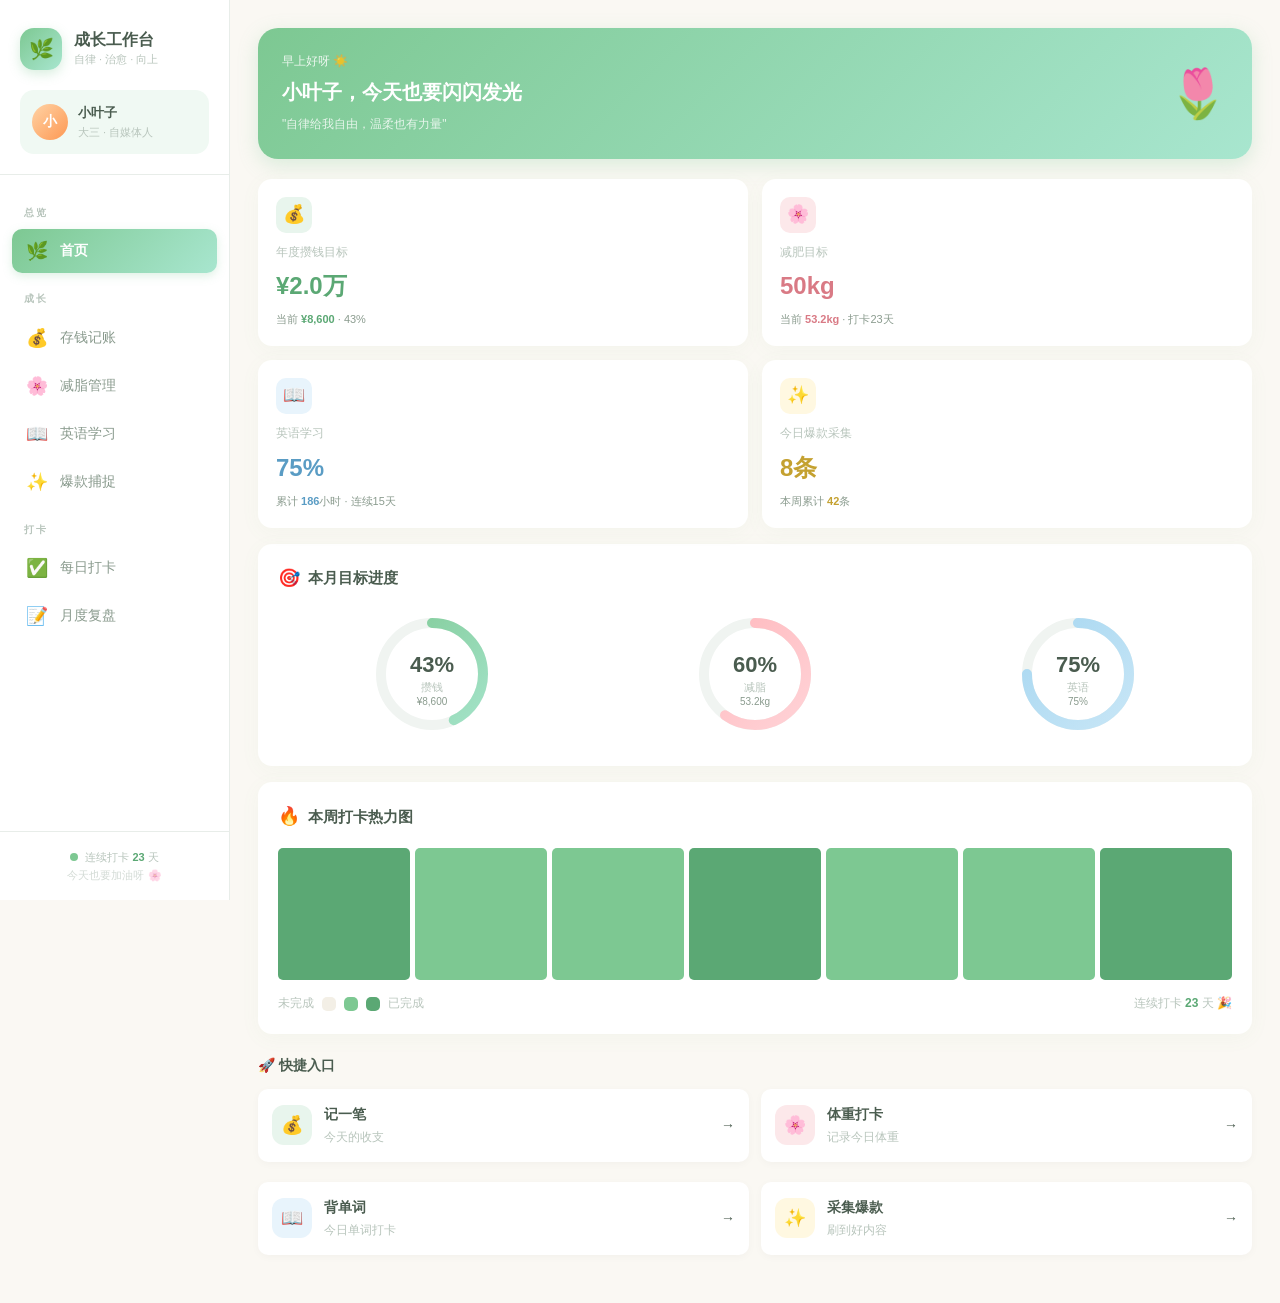
==== commit cf2f12d2: "feat: 全新女生成长工作台 - 治愈系浅绿奶白风格 7个独立页面： - 首页仪表盘：攒钱/减肥/英语/爆款四大数据+环形进度+热力图 - 存钱记账本：收支记录+分类统计+目标拆解+月度复盘 - 减" ====
--- a/index.html
+++ b/index.html
@@ -3,737 +3,138 @@
 <head>
   <meta charset="UTF-8">
   <meta name="viewport" content="width=device-width, initial-scale=1.0, maximum-scale=1.0, user-scalable=no">
-  <title>百万搞钱工作台</title>
+  <title>成长工作台 | 首页</title>
   <link rel="manifest" href="manifest.json">
-  <meta name="theme-color" content="#6c5ce7">
+  <meta name="theme-color" content="#7dc892">
   <meta name="apple-mobile-web-app-capable" content="yes">
   <meta name="apple-mobile-web-app-status-bar-style" content="default">
-  <meta name="apple-mobile-web-app-title" content="百万工作台">
+  <meta name="apple-mobile-web-app-title" content="成长工作台">
   <link rel="apple-touch-icon" href="apple-touch-icon.png">
   <link rel="icon" type="image/png" sizes="192x192" href="icon-192.png">
   <link rel="stylesheet" href="assets/style.css">
 </head>
 <body>
   <script src="assets/common.js"></script>
-  <script>renderHeader();</script>
+  <script>renderSidebar("dashboard");</script>
 
-  <!-- ====== 页面1：数据仪表盘 ====== -->
-  <div class="page active" id="page-dashboard">
-    <div class="gradient-card" style="background:var(--gradient-primary);">
-      <div class="gc-label">年度目标完成进度</div>
-      <div class="gc-value" onclick="editField('totalIncome','当前累计收入',384200,'number')" style="cursor:pointer;">¥384,200 <span style="font-size:14px;opacity:0.7;">/ ¥1,000,000</span></div>
-      <div class="gc-sub">已过 187天 / 365天 · 日均 ¥2,055</div>
-      <div style="margin-top:12px;">
-        <div style="display:flex;justify-content:space-between;font-size:12px;margin-bottom:4px;opacity:0.9;">
-          <span>38.4% 完成</span><span>缺口 ¥615,800</span>
+  <div class="main-content">
+    <!-- 问候卡 -->
+    <div class="greeting-card">
+      <div class="g-text">
+        <div class="hello">早上好呀 ☀️</div>
+        <div class="name">小叶子，今天也要闪闪发光</div>
+        <div class="quote">"自律给我自由，温柔也有力量"</div>
+      </div>
+      <div class="g-emoji">🌷</div>
+    </div>
+
+    <!-- 四大核心指标 -->
+    <div class="metric-grid">
+      <div class="metric-card" onclick="editValue('saveGoal','年度攒钱目标',20000,'number')" style="cursor:pointer;">
+        <div class="mc-icon" style="background:var(--green-light);">💰</div>
+        <div class="mc-label">年度攒钱目标</div>
+        <div class="mc-value" style="color:var(--green-deep)" id="save-goal-display">¥20,000</div>
+        <div class="mc-sub">当前 <b style="color:var(--green-deep)" id="save-current-display">¥8,600</b> · 43%</div>
+      </div>
+      <div class="metric-card" onclick="editValue('weightGoal','目标体重',50,'number')" style="cursor:pointer;">
+        <div class="mc-icon" style="background:var(--pink-soft);">🌸</div>
+        <div class="mc-label">减肥目标</div>
+        <div class="mc-value" style="color:#d97a85" id="weight-goal-display">50.0kg</div>
+        <div class="mc-sub">当前 <b style="color:#d97a85" id="weight-current-display">53.2kg</b> · 打卡23天</div>
+      </div>
+      <div class="metric-card" onclick="editValue('englishGoal','四六级备考进度',75,'number')" style="cursor:pointer;">
+        <div class="mc-icon" style="background:var(--blue-soft);">📖</div>
+        <div class="mc-label">英语学习</div>
+        <div class="mc-value" style="color:#5a9cc4" id="english-progress">75%</div>
+        <div class="mc-sub">累计 <b style="color:#5a9cc4">186</b>小时 · 连续15天</div>
+      </div>
+      <div class="metric-card">
+        <div class="mc-icon" style="background:var(--yellow-soft);">✨</div>
+        <div class="mc-label">今日爆款采集</div>
+        <div class="mc-value" style="color:#c4a130">8条</div>
+        <div class="mc-sub">本周累计 <b style="color:#c4a130">42</b>条</div>
+      </div>
+    </div>
+
+    <!-- 环形进度 -->
+    <div class="card">
+      <div class="card-title"><span class="title-icon">🎯</span>本月目标进度</div>
+      <div style="display:flex;justify-content:space-around;flex-wrap:wrap;gap:16px;">
+        <div>
+          <canvas id="ring-save" class="ring-canvas"></canvas>
         </div>
-        <div style="height:8px;background:rgba(255,255,255,0.2);border-radius:4px;overflow:hidden;">
-          <div style="height:100%;width:38.4%;background:#fff;border-radius:4px;"></div>
+        <div>
+          <canvas id="ring-weight" class="ring-canvas"></canvas>
+        </div>
+        <div>
+          <canvas id="ring-english" class="ring-canvas"></canvas>
         </div>
       </div>
     </div>
 
-    <div class="metric-grid">
-      <div class="metric-item">
-        <div class="icon-circle" style="background:#e6f9f3;">💰</div>
-        <div class="label">本月收入</div>
-        <div class="value" style="color:var(--green)">¥52,300</div>
-        <div class="delta up">↑ 18.5%</div>
-      </div>
-      <div class="metric-item">
-        <div class="icon-circle" style="background:#fdeaea;">💸</div>
-        <div class="label">本月支出</div>
-        <div class="value" style="color:var(--red)">¥8,200</div>
-        <div class="delta down">↓ 5.2%</div>
-      </div>
-      <div class="metric-item">
-        <div class="icon-circle" style="background:#eeeafe;">📈</div>
-        <div class="label">本月利润</div>
-        <div class="value" style="color:var(--purple)">¥44,100</div>
-        <div class="delta up">↑ 24.1%</div>
-      </div>
-      <div class="metric-item">
-        <div class="icon-circle" style="background:#e3f0fc;">👥</div>
-        <div class="label">成交客户</div>
-        <div class="value" style="color:var(--blue)">127</div>
-        <div class="delta up">↑ 12 新增</div>
+    <!-- 周打卡热力图 -->
+    <div class="card">
+      <div class="card-title"><span class="title-icon">🔥</span>本周打卡热力图</div>
+      <div class="heatmap" id="week-heatmap"></div>
+      <div style="display:flex;align-items:center;gap:8px;margin-top:14px;font-size:12px;color:var(--text-muted);">
+        <span>未完成</span>
+        <div class="heat-cell" style="width:14px;height:14px;"></div>
+        <div class="heat-cell heat-done" style="width:14px;height:14px;"></div>
+        <div class="heat-cell heat-done-2" style="width:14px;height:14px;"></div>
+        <span>已完成</span>
+        <span style="margin-left:auto;">连续打卡 <b style="color:var(--green-deep)">23</b> 天 🎉</span>
       </div>
     </div>
 
-    <div class="card">
-      <div class="card-title">📊 月度收益趋势</div>
-      <canvas id="income-trend" style="width:100%;height:200px;"></canvas>
-    </div>
-
-    <div class="card">
-      <div class="card-title">🎯 三大赛道进度</div>
-      <div style="margin-bottom:14px;">
-        <div class="flex-between" style="margin-bottom:6px;font-size:13px;">
-          <span>🟣 知识付费</span><span class="text-purple font-bold">¥168,000 / 40万</span>
-        </div>
-        <div class="progress-bar"><div class="progress-fill primary" style="width:42%;"></div></div>
+    <!-- 快捷入口 -->
+    <div class="section-label">🚀 快捷入口</div>
+    <div class="grid-2">
+      <div class="list-item" onclick="go('money')" style="cursor:pointer;">
+        <div class="li-icon" style="background:var(--green-light);">💰</div>
+        <div class="li-content"><div class="li-title">记一笔</div><div class="li-sub">今天的收支</div></div>
+        <div class="li-right">→</div>
       </div>
-      <div style="margin-bottom:14px;">
-        <div class="flex-between" style="margin-bottom:6px;font-size:13px;">
-          <span>🔵 电商带货</span><span style="color:var(--blue)" class="font-bold">¥132,500 / 35万</span>
-        </div>
-        <div class="progress-bar"><div class="progress-fill" style="width:37.8%;background:var(--gradient-blue);"></div></div>
+      <div class="list-item" onclick="go('fitness')" style="cursor:pointer;">
+        <div class="li-icon" style="background:var(--pink-soft);">🌸</div>
+        <div class="li-content"><div class="li-title">体重打卡</div><div class="li-sub">记录今日体重</div></div>
+        <div class="li-right">→</div>
       </div>
-      <div style="margin-bottom:0;">
-        <div class="flex-between" style="margin-bottom:6px;font-size:13px;">
-          <span>🟠 自媒体广告</span><span style="color:var(--orange)" class="font-bold">¥83,700 / 25万</span>
-        </div>
-        <div class="progress-bar"><div class="progress-fill orange" style="width:33.5%;"></div></div>
+      <div class="list-item" onclick="go('english')" style="cursor:pointer;">
+        <div class="li-icon" style="background:var(--blue-soft);">📖</div>
+        <div class="li-content"><div class="li-title">背单词</div><div class="li-sub">今日单词打卡</div></div>
+        <div class="li-right">→</div>
       </div>
-    </div>
-
-    <div class="card">
-      <div class="card-title">🔥 执行活跃度（近60天）</div>
-      <div class="heatmap" id="heatmap"></div>
-      <div style="display:flex;align-items:center;gap:6px;margin-top:12px;font-size:11px;color:var(--text-muted);">
-        <span>少</span>
-        <div class="heat-cell" style="width:12px;height:12px;"></div>
-        <div class="heat-cell heat-1" style="width:12px;height:12px;"></div>
-        <div class="heat-cell heat-2" style="width:12px;height:12px;"></div>
-        <div class="heat-cell heat-3" style="width:12px;height:12px;"></div>
-        <div class="heat-cell heat-4" style="width:12px;height:12px;"></div>
-        <span>多</span>
-        <span style="margin-left:auto;">连续打卡 <b class="text-purple">23</b> 天</span>
+      <div class="list-item" onclick="go('trending')" style="cursor:pointer;">
+        <div class="li-icon" style="background:var(--yellow-soft);">✨</div>
+        <div class="li-content"><div class="li-title">采集爆款</div><div class="li-sub">刷到好内容</div></div>
+        <div class="li-right">→</div>
       </div>
     </div>
   </div>
 
-  <!-- ====== 页面2：赛道规划 ====== -->
-  <div class="page" id="page-tracks">
-    <div class="page-title">变现赛道规划</div>
-    <div class="page-subtitle">3条盈利赛道 · 点击数字可编辑</div>
+  <script>
+    // 加载用户数据
+    const saveGoal = DB.get("saveGoal", 20000);
+    const saveCurrent = DB.get("saveCurrent", 8600);
+    const weightGoal = DB.get("weightGoal", 50);
+    const weightCurrent = DB.get("weightCurrent", 53.2);
+    const englishProgress = DB.get("englishGoal", 75);
 
-    <!-- 赛道1 -->
-    <div class="gradient-card" style="background:var(--gradient-primary);">
-      <div class="gc-label">🟣 赛道一 · 知识付费</div>
-      <div class="gc-value">¥548,450</div>
-      <div class="gc-sub">课程 + 咨询 · 高客单高利润</div>
-    </div>
-    <div class="card">
-      <div class="card-title">💰 定价与收入测算</div>
-      <div class="list-item">
-        <div class="li-icon" style="background:#eeeafe;">📖</div>
-        <div class="li-content"><div class="li-title">录播课 ¥199</div><div class="li-sub">800人 × ¥199</div></div>
-        <div class="li-right text-purple">¥159K</div>
-      </div>
-      <div class="list-item">
-        <div class="li-icon" style="background:#eeeafe;">🎓</div>
-        <div class="li-content"><div class="li-title">训练营 ¥999</div><div class="li-sub">150人 × ¥999</div></div>
-        <div class="li-right text-purple">¥150K</div>
-      </div>
-      <div class="list-item">
-        <div class="li-icon" style="background:#eeeafe;">💬</div>
-        <div class="li-content"><div class="li-title">1v1咨询 ¥3,000</div><div class="li-sub">40人 × ¥3,000</div></div>
-        <div class="li-right text-purple">¥120K</div>
-      </div>
-      <div class="list-item">
-        <div class="li-icon" style="background:#eeeafe;">🔄</div>
-        <div class="li-content"><div class="li-title">年会员 ¥1,999</div><div class="li-sub">50人 × ¥1,999</div></div>
-        <div class="li-right text-purple">¥100K</div>
-      </div>
-    </div>
-    <div class="card">
-      <div class="card-title">📢 获客方式</div>
-      <div style="font-size:13px;color:var(--text-secondary);line-height:2;">
-        <div>📱 小红书/抖音知识口播 → 引流</div>
-        <div>📝 公众号深度文章 + 裂变海报</div>
-        <div>🎥 免费公开课/直播 → 高价转化</div>
-        <div>🤝 老客户转介绍（5%佣金）</div>
-      </div>
-    </div>
+    document.getElementById("save-goal-display").textContent = fmtMoney(saveGoal);
+    document.getElementById("save-current-display").textContent = fmtMoney(saveCurrent);
+    document.getElementById("weight-goal-display").textContent = weightGoal + "kg";
+    document.getElementById("weight-current-display").textContent = weightCurrent + "kg";
+    document.getElementById("english-progress").textContent = englishProgress + "%";
 
-    <!-- 赛道2 -->
-    <div class="gradient-card" style="background:var(--gradient-blue);">
-      <div class="gc-label">🔵 赛道二 · 电商带货</div>
-      <div class="gc-value">¥400,000</div>
-      <div class="gc-sub">选品分销 + 直播带货</div>
-    </div>
-    <div class="card">
-      <div class="card-title">💰 收入测算</div>
-      <div class="list-item">
-        <div class="li-icon" style="background:#e3f0fc;">🛒</div>
-        <div class="li-content"><div class="li-title">分销佣金</div><div class="li-sub">GMV 80万 × 22%</div></div>
-        <div class="li-right" style="color:var(--blue)">¥176K</div>
-      </div>
-      <div class="list-item">
-        <div class="li-icon" style="background:#e3f0fc;">📦</div>
-        <div class="li-content"><div class="li-title">自营毛利</div><div class="li-sub">GMV 40万 × 40%</div></div>
-        <div class="li-right" style="color:var(--blue)">¥160K</div>
-      </div>
-      <div class="list-item">
-        <div class="li-icon" style="background:#e3f0fc;">🏬</div>
-        <div class="li-content"><div class="li-title">团购接单</div><div class="li-sub">50单 × ¥800</div></div>
-        <div class="li-right" style="color:var(--blue)">¥40K</div>
-      </div>
-    </div>
+    // 环形进度
+    setTimeout(() => {
+      drawRing("ring-save", (saveCurrent/saveGoal*100), "#7dc892", "#a8e6cf", "攒钱", fmtMoney(saveCurrent));
+      drawRing("ring-weight", Math.min((58-weightCurrent)/(58-weightGoal)*100, 100), "#ffb5ba", "#ffd6da", "减脂", weightCurrent+"kg");
+      drawRing("ring-english", englishProgress, "#a3d5f0", "#cce8f7", "英语", englishProgress+"%");
+    }, 100);
 
-    <!-- 赛道3 -->
-    <div class="gradient-card" style="background:var(--gradient-orange);">
-      <div class="gc-label">🟠 赛道三 · 自媒体广告</div>
-      <div class="gc-value">¥280,000</div>
-      <div class="gc-sub">流量变现 + 品牌合作</div>
-    </div>
-    <div class="card">
-      <div class="card-title">💰 收入测算</div>
-      <div class="list-item">
-        <div class="li-icon" style="background:#fef0eb;">📺</div>
-        <div class="li-content"><div class="li-title">平台分成</div><div class="li-sub">西瓜/B站/油管</div></div>
-        <div class="li-right" style="color:var(--orange)">¥48K</div>
-      </div>
-      <div class="list-item">
-        <div class="li-icon" style="background:#fef0eb;">📣</div>
-        <div class="li-content"><div class="li-title">品牌广告</div><div class="li-sub">40条 × ¥4,000</div></div>
-        <div class="li-right" style="color:var(--orange)">¥160K</div>
-      </div>
-      <div class="list-item">
-        <div class="li-icon" style="background:#fef0eb;">📝</div>
-        <div class="li-content"><div class="li-title">软文种草</div><div class="li-sub">30篇 × ¥1,500</div></div>
-        <div class="li-right" style="color:var(--orange)">¥45K</div>
-      </div>
-    </div>
-  </div>
-
-  <!-- ====== 页面3：财务记账 ====== -->
-  <div class="page" id="page-finance">
-    <div class="page-title">财务记账</div>
-    <div class="page-subtitle">收入 · 支出 · 利润 自动统计</div>
-
-    <div class="metric-grid">
-      <div class="metric-item">
-        <div class="label">年度总收入</div>
-        <div class="value" style="color:var(--green)">¥384K</div>
-      </div>
-      <div class="metric-item">
-        <div class="label">年度总支出</div>
-        <div class="value" style="color:var(--red)">¥62.8K</div>
-      </div>
-      <div class="metric-item">
-        <div class="label">年度净利润</div>
-        <div class="value" style="color:var(--purple)">¥321K</div>
-      </div>
-      <div class="metric-item">
-        <div class="label">利润率</div>
-        <div class="value">83.6%</div>
-      </div>
-    </div>
-
-    <div class="card">
-      <div class="card-title">➕ 新增记账</div>
-      <div class="input-row">
-        <label>说明</label>
-        <input type="text" class="input" id="fin-desc" placeholder="如：训练营第3期">
-      </div>
-      <div style="display:flex;gap:12px;">
-        <div class="input-row" style="flex:1;">
-          <label>金额</label>
-          <input type="number" class="input" id="fin-amount" placeholder="¥">
-        </div>
-        <div class="input-row" style="flex:1;">
-          <label>类型</label>
-          <select class="select" id="fin-type"><option value="收入">收入</option><option value="支出">支出</option></select>
-        </div>
-      </div>
-      <div class="input-row">
-        <label>赛道</label>
-        <select class="select" id="fin-track">
-          <option>知识付费</option><option>电商带货</option><option>自媒体</option><option>通用</option>
-        </select>
-      </div>
-      <button class="btn btn-primary" onclick="addRecord()">+ 记一笔</button>
-    </div>
-
-    <div class="card">
-      <div class="card-title">📋 收支明细</div>
-      <div id="finance-list"></div>
-    </div>
-
-    <div class="card">
-      <div class="card-title">📊 月度收支对比</div>
-      <canvas id="month-chart" style="width:100%;height:200px;"></canvas>
-    </div>
-  </div>
-
-  <!-- ====== 页面4：客户CRM ====== -->
-  <div class="page" id="page-crm">
-    <div class="page-title">客户管理</div>
-    <div class="page-subtitle">线索 → 意向 → 成交 → 售后</div>
-
-    <div class="metric-grid">
-      <div class="metric-item" style="text-align:center;">
-        <div class="icon-circle" style="background:#e3f0fc;margin:0 auto 8px;">📋</div>
-        <div class="value" style="color:var(--blue)">186</div>
-        <div class="label">线索</div>
-      </div>
-      <div class="metric-item" style="text-align:center;">
-        <div class="icon-circle" style="background:#fef0eb;margin:0 auto 8px;">💬</div>
-        <div class="value" style="color:var(--orange)">65</div>
-        <div class="label">意向</div>
-      </div>
-      <div class="metric-item" style="text-align:center;">
-        <div class="icon-circle" style="background:#e6f9f3;margin:0 auto 8px;">✅</div>
-        <div class="value" style="color:var(--green)">127</div>
-        <div class="label">成交</div>
-      </div>
-      <div class="metric-item" style="text-align:center;">
-        <div class="icon-circle" style="background:#eeeafe;margin:0 auto 8px;">🌟</div>
-        <div class="value" style="color:var(--purple)">89</div>
-        <div class="label">复购</div>
-      </div>
-    </div>
-
-    <div class="card">
-      <div class="card-title">➕ 新增客户</div>
-      <div class="input-row">
-        <label>客户姓名</label>
-        <input type="text" class="input" id="crm-name" placeholder="客户名">
-      </div>
-      <div style="display:flex;gap:12px;">
-        <div class="input-row" style="flex:1;">
-          <label>来源</label>
-          <select class="select" id="crm-source">
-            <option>小红书</option><option>抖音</option><option>公众号</option><option>直播</option><option>转介绍</option>
-          </select>
-        </div>
-        <div class="input-row" style="flex:1;">
-          <label>阶段</label>
-          <select class="select" id="crm-stage">
-            <option>线索</option><option>意向</option><option>成交</option><option>售后</option>
-          </select>
-        </div>
-      </div>
-      <div class="input-row">
-        <label>赛道</label>
-        <select class="select" id="crm-track"><option>知识付费</option><option>电商带货</option><option>自媒体</option></select>
-      </div>
-      <button class="btn btn-primary" onclick="addCustomer()">+ 添加客户</button>
-    </div>
-
-    <div class="card">
-      <div class="card-title">👥 客户列表</div>
-      <div id="crm-list"></div>
-    </div>
-  </div>
-
-  <!-- ====== 页面5：每日打卡（更多） ====== -->
-  <div class="page" id="page-daily">
-    <div class="gradient-card" style="background:var(--gradient-warm);">
-      <div class="gc-label">✅ 今日赚钱挑战</div>
-      <div class="gc-value" style="font-size:36px;">5/8</div>
-      <div class="gc-sub">完成今日任务 · 目标收入 ¥2,740</div>
-    </div>
-
-    <div class="ring-wrap">
-      <canvas id="daily-ring" class="ring-canvas"></canvas>
-    </div>
-
-    <div class="metric-grid">
-      <div class="metric-item" style="text-align:center;">
-        <div class="value" style="color:var(--orange)">23</div>
-        <div class="label">🔥 连续打卡</div>
-      </div>
-      <div class="metric-item" style="text-align:center;">
-        <div class="value" style="color:var(--green)">187</div>
-        <div class="label">📅 累计天数</div>
-      </div>
-    </div>
-
-    <div class="section-label">📋 今日任务清单</div>
-    <div id="task-list"></div>
-
-    <div class="section-label">🎯 本周重点目标</div>
-    <div id="weekly-list"></div>
-
-    <div class="section-label">🔄 每日习惯</div>
-    <div id="habit-list"></div>
-  </div>
-
-  <!-- ====== 页面6：月度复盘（更多） ====== -->
-  <div class="page" id="page-review">
-    <div class="page-title">月度复盘</div>
-    <div class="page-subtitle">2026年7月 · 数据驱动持续优化</div>
-
-    <div class="metric-grid">
-      <div class="metric-item">
-        <div class="label">本月收入</div>
-        <div class="value" style="color:var(--purple)">¥52.3K</div>
-        <div class="delta up">↑ 18.5%</div>
-      </div>
-      <div class="metric-item">
-        <div class="label">月度目标</div>
-        <div class="value">¥83.3K</div>
-        <div class="delta">100万÷12</div>
-      </div>
-      <div class="metric-item">
-        <div class="label">完成率</div>
-        <div class="value" style="color:var(--red)">62.8%</div>
-        <div class="delta down">缺口 ¥31K</div>
-      </div>
-      <div class="metric-item">
-        <div class="label">年度累计</div>
-        <div class="value">¥384K</div>
-        <div class="delta">目标38.4%</div>
-      </div>
-    </div>
-
-    <div class="card">
-      <div class="card-title">🔍 缺口分析</div>
-      <div style="margin-bottom:14px;">
-        <div class="flex-between" style="margin-bottom:6px;font-size:13px;">
-          <span>知识付费</span><span class="text-red font-bold">66.8% · 缺¥12K</span>
-        </div>
-        <div class="progress-bar"><div class="progress-fill" style="width:66.8%;background:var(--gradient-primary);"></div></div>
-      </div>
-      <div style="margin-bottom:14px;">
-        <div class="flex-between" style="margin-bottom:6px;font-size:13px;">
-          <span>电商带货</span><span class="text-red font-bold">62.4% · 缺¥11K</span>
-        </div>
-        <div class="progress-bar"><div class="progress-fill" style="width:62.4%;background:var(--gradient-blue);"></div></div>
-      </div>
-      <div>
-        <div class="flex-between" style="margin-bottom:6px;font-size:13px;">
-          <span>自媒体</span><span class="text-red font-bold">54.9% · 缺¥8K</span>
-        </div>
-        <div class="progress-bar"><div class="progress-fill orange" style="width:54.9%;"></div></div>
-      </div>
-    </div>
-
-    <div class="card">
-      <div class="card-title">📈 近6月趋势</div>
-      <canvas id="review-trend" style="width:100%;height:200px;"></canvas>
-    </div>
-
-    <div class="card">
-      <div class="card-title">✓ 做得好的</div>
-      <div style="font-size:13px;color:var(--text-secondary);line-height:2;">
-        <div>✅ 训练营复购率达70%，老客户信任度高</div>
-        <div>✅ 小红书引流效果好，单篇32条线索</div>
-        <div>✅ 1v1咨询转化率45%，应增加高客单</div>
-      </div>
-    </div>
-
-    <div class="card">
-      <div class="card-title">✗ 待改进的</div>
-      <div style="font-size:13px;color:var(--text-secondary);line-height:2;">
-        <div>❌ 直播频次不足(仅2场)</div>
-        <div>❌ 广告过于依赖平台分成</div>
-        <div>❌ 客户跟进SOP缺失，流失率55%</div>
-      </div>
-    </div>
-
-    <div class="card">
-      <div class="card-title">🚀 8月优化计划</div>
-      <div class="list-item">
-        <div class="li-icon" style="background:var(--primary-bg);color:var(--purple);">1</div>
-        <div class="li-content"><div class="li-title">直播带货提升</div><div class="li-sub">每周3场 · GMV目标¥30K</div></div>
-      </div>
-      <div class="list-item">
-        <div class="li-icon" style="background:var(--primary-bg);color:var(--purple);">2</div>
-        <div class="li-content"><div class="li-title">训练营第4期提速</div><div class="li-sub">8/1开启 · 目标15人</div></div>
-      </div>
-      <div class="list-item">
-        <div class="li-icon" style="background:var(--primary-bg);color:var(--purple);">3</div>
-        <div class="li-content"><div class="li-title">客户跟进SOP</div><div class="li-sub">3-7-15天节奏 · 转化55%</div></div>
-      </div>
-      <div class="list-item">
-        <div class="li-icon" style="background:var(--primary-bg);color:var(--purple);">4</div>
-        <div class="li-content"><div class="li-title">自媒体主动接单</div><div class="li-sub">蒲公英+星图 · ¥12K</div></div>
-      </div>
-    </div>
-  </div>
-
-  <!-- ====== 页面7：资源库（更多） ====== -->
-  <div class="page" id="page-resources">
-    <div class="page-title">资源库</div>
-    <div class="page-subtitle">话术 · 素材 · 工具 · 模板</div>
-
-    <div class="section-label">💬 话术库</div>
-    <div class="card">
-      <div class="card-title">🎯 意向客户首次触达</div>
-      <div style="font-size:13px;color:var(--text-secondary);line-height:1.8;background:var(--bg-input);padding:14px;border-radius:10px;">
-        你好呀！看到你关注了<strong style="color:var(--text);">{赛道/痛点}</strong>方面的内容，我是专门做这块的。<br><br>
-        目前有一个<strong style="color:var(--text);">免费试听课</strong>，很多类似朋友都拿到了不错成果，要不要试试看？😊
-      </div>
-    </div>
-    <div class="card">
-      <div class="card-title">💰 训练营成交转化</div>
-      <div style="font-size:13px;color:var(--text-secondary);line-height:1.8;background:var(--bg-input);padding:14px;border-radius:10px;">
-        咱们训练营还剩<strong style="color:var(--text);">3个名额</strong>，今晚截止早鸟价。<br><br>
-        ① <strong style="color:var(--text);">7天系统课</strong> + 答疑社群<br>
-        ② <strong style="color:var(--text);">1v1诊断</strong>（价值¥1000）<br>
-        ③ 结业<strong style="color:var(--text);">资源对接</strong> + 转介绍佣金<br><br>
-        原价¥999，早鸟价<strong style="color:var(--purple);">¥799</strong>
-      </div>
-    </div>
-    <div class="card">
-      <div class="card-title">🔄 老客户复购续费</div>
-      <div style="font-size:13px;color:var(--text-secondary);line-height:1.8;background:var(--bg-input);padding:14px;border-radius:10px;">
-        训练营学完一段时间了，最近实操还顺利吗？<br><br>
-        <strong style="color:var(--text);">年度会员社群</strong>开放了：每周案例拆解 + 资源对接 + 月度直播。老学员专享 <strong style="color:var(--purple);">¥199/月</strong>
-      </div>
-    </div>
-
-    <div class="section-label">🔧 常用工具</div>
-    <div class="list-item" onclick="window.open('https://www.feigua.cn')" style="cursor:pointer;">
-      <div class="li-icon" style="background:#e3f0fc;">📊</div>
-      <div class="li-content"><div class="li-title">飞瓜数据</div><div class="li-sub">抖音电商数据分析</div></div>
-      <div class="li-right">→</div>
-    </div>
-    <div class="list-item" onclick="window.open('https://www.qian-gua.com')" style="cursor:pointer;">
-      <div class="li-icon" style="background:#fde8f0;">📈</div>
-      <div class="li-content"><div class="li-title">千瓜数据</div><div class="li-sub">小红书数据分析</div></div>
-      <div class="li-right">→</div>
-    </div>
-    <div class="list-item" onclick="window.open('https://www.capcut.com')" style="cursor:pointer;">
-      <div class="li-icon" style="background:#fef0eb;">🎬</div>
-      <div class="li-content"><div class="li-title">剪映 CapCut</div><div class="li-sub">短视频剪辑工具</div></div>
-      <div class="li-right">→</div>
-    </div>
-    <div class="list-item" onclick="window.open('https://www.canva.cn')" style="cursor:pointer;">
-      <div class="li-icon" style="background:#eeeafe;">🎨</div>
-      <div class="li-content"><div class="li-title">Canva 可画</div><div class="li-sub">在线设计工具</div></div>
-      <div class="li-right">→</div>
-    </div>
-    <div class="list-item" onclick="window.open('https://chat.openai.com')" style="cursor:pointer;">
-      <div class="li-icon" style="background:#e6f9f3;">🤖</div>
-      <div class="li-content"><div class="li-title">ChatGPT / Claude</div><div class="li-sub">AI辅助内容创作</div></div>
-      <div class="li-right">→</div>
-    </div>
-    <div class="list-item" onclick="window.open('https://www.1688.com')" style="cursor:pointer;">
-      <div class="li-icon" style="background:#e3f0fc;">🛒</div>
-      <div class="li-content"><div class="li-title">1688 / 精选联盟</div><div class="li-sub">选品采购分销</div></div>
-      <div class="li-right">→</div>
-    </div>
-
-    <div class="section-label">📄 模板文档</div>
-    <div class="list-item">
-      <div class="li-icon" style="background:var(--primary-bg);">📋</div>
-      <div class="li-content"><div class="li-title">客户画像分析模板</div><div class="li-sub">标准化客户画像表</div></div>
-    </div>
-    <div class="list-item">
-      <div class="li-icon" style="background:var(--primary-bg);">💰</div>
-      <div class="li-content"><div class="li-title">定价策略计算表</div><div class="li-sub">自动计算客单价与利润率</div></div>
-    </div>
-    <div class="list-item">
-      <div class="li-icon" style="background:var(--primary-bg);">📅</div>
-      <div class="li-content"><div class="li-title">内容排期表模板</div><div class="li-sub">7天发布日历</div></div>
-    </div>
-    <div class="list-item">
-      <div class="li-icon" style="background:var(--primary-bg);">📊</div>
-      <div class="li-content"><div class="li-title">直播带货脚本</div><div class="li-sub">全流程话术+时间节点</div></div>
-    </div>
-  </div>
-
-  <!-- ====== 更多菜单入口 ====== -->
-  <div class="page" id="page-more">
-    <div class="page-title">更多功能</div>
-    <div class="page-subtitle">点击进入对应功能</div>
-
-    <div class="list-item" onclick="switchSub('daily')" style="cursor:pointer;">
-      <div class="li-icon" style="background:var(--gradient-warm);color:#fff;">✅</div>
-      <div class="li-content"><div class="li-title">每日执行打卡</div><div class="li-sub">今日任务 · 习惯打卡 · 周目标</div></div>
-      <div class="li-right">→</div>
-    </div>
-    <div class="list-item" onclick="switchSub('review')" style="cursor:pointer;">
-      <div class="li-icon" style="background:var(--gradient-primary);color:#fff;">📈</div>
-      <div class="li-content"><div class="li-title">月度复盘</div><div class="li-sub">营收复盘 · 缺口分析 · 优化计划</div></div>
-      <div class="li-right">→</div>
-    </div>
-    <div class="list-item" onclick="switchSub('resources')" style="cursor:pointer;">
-      <div class="li-icon" style="background:var(--gradient-orange);color:#fff;">📚</div>
-      <div class="li-content"><div class="li-title">资源库</div><div class="li-sub">话术 · 素材 · 工具 · 模板</div></div>
-      <div class="li-right">→</div>
-    </div>
-
-    <div class="section-label">⚙️ 设置</div>
-    <div class="card" style="text-align:center;">
-      <div style="font-size:13px;color:var(--text-muted);margin-bottom:12px;">数据自动保存在本地浏览器</div>
-      <button class="btn btn-outline" onclick="if(confirm('确定重置所有数据？')){localStorage.clear();location.reload();}">🗑️ 重置所有数据</button>
-    </div>
-    <div style="text-align:center;font-size:12px;color:var(--text-muted);margin-top:20px;">
-      百万搞钱工作台 v2.0<br>© 2026 Yezi1-1
-    </div>
-  </div>
-
-  <!-- 底部Tab -->
-  <script>renderBottomTab("dashboard");</script>
-
-  <script>
-  // ===== 初始化数据 =====
-
-  // 财务记录
-  let financeRecords = DB.get("financeRecords", [
-    { desc:"训练营第3期·5人", amount:4995, type:"收入", track:"知识付费" },
-    { desc:"家居百货分销佣金", amount:2380, type:"收入", track:"电商带货" },
-    { desc:"剪辑软件年费", amount:599, type:"支出", track:"通用" },
-    { desc:"1v1咨询·2人", amount:6000, type:"收入", track:"知识付费" },
-    { desc:"小红书软文广告", amount:3000, type:"收入", track:"自媒体" },
-    { desc:"样品采购", amount:850, type:"支出", track:"电商带货" },
-  ]);
-
-  function renderFinance() {
-    const list = document.getElementById("finance-list");
-    if (!list) return;
-    list.innerHTML = "";
-    financeRecords.forEach((r, i) => {
-      const tagClass = {"收入":"tag-green","支出":"tag-red"}[r.type];
-      const trackClass = {"知识付费":"tag-purple","电商带货":"tag-blue","自媒体":"tag-orange","通用":"tag-gray"}[r.track];
-      list.innerHTML += `
-        <div class="list-item">
-          <div class="li-icon" style="background:${r.type==='收入'?'#e6f9f3':'#fdeaea'};">${r.type==='收入'?'💰':'💸'}</div>
-          <div class="li-content">
-            <div class="li-title">${r.desc}</div>
-            <div class="li-sub"><span class="tag ${tagClass}">${r.type}</span> <span class="tag ${trackClass}">${r.track}</span></div>
-          </div>
-          <div class="li-right" style="color:${r.type==='收入'?'var(--green)':'var(--red)'}">${r.type==='收入'?'+':'-'}¥${r.amount.toLocaleString()}</div>
-        </div>
-      `;
-    });
-  }
-
-  function addRecord() {
-    const desc = document.getElementById("fin-desc").value.trim();
-    const amount = Number(document.getElementById("fin-amount").value);
-    const type = document.getElementById("fin-type").value;
-    const track = document.getElementById("fin-track").value;
-    if (!desc || !amount) { alert("请填写说明和金额"); return; }
-    financeRecords.unshift({ desc, amount, type, track });
-    DB.set("financeRecords", financeRecords);
-    document.getElementById("fin-desc").value = "";
-    document.getElementById("fin-amount").value = "";
-    renderFinance();
-  }
-
-  // 客户数据
-  let customers = DB.get("customers", [
-    { name:"张明", source:"小红书", stage:"成交", track:"知识付费", amount:999 },
-    { name:"李婷", source:"抖音", stage:"意向", track:"电商带货", amount:0 },
-    { name:"王浩", source:"公众号", stage:"成交", track:"知识付费", amount:3000 },
-    { name:"陈雪", source:"转介绍", stage:"售后", track:"知识付费", amount:199 },
-    { name:"孙磊", source:"小红书", stage:"意向", track:"知识付费", amount:0 },
-    { name:"周敏", source:"抖音", stage:"成交", track:"电商带货", amount:1280 },
-  ]);
-
-  function renderCRM() {
-    const list = document.getElementById("crm-list");
-    if (!list) return;
-    list.innerHTML = "";
-    const stageMap = {"线索":{c:"tag-blue",i:"📋"},"意向":{c:"tag-orange",i:"💬"},"成交":{c:"tag-green",i:"✅"},"售后":{c:"tag-purple",i:"🌟"}};
-    const trackMap = {"知识付费":"tag-purple","电商带货":"tag-blue","自媒体":"tag-orange"};
-    customers.forEach((c, i) => {
-      const s = stageMap[c.stage];
-      list.innerHTML += `
-        <div class="list-item">
-          <div class="li-icon" style="background:var(--bg-input);">${s.i}</div>
-          <div class="li-content">
-            <div class="li-title">${c.name}</div>
-            <div class="li-sub"><span class="tag ${s.c}">${c.stage}</span> <span class="tag ${trackMap[c.track]}">${c.track}</span> · ${c.source}</div>
-          </div>
-          <div class="li-right" style="color:${c.amount?'var(--green)':'var(--text-muted)'}">${c.amount?'¥'+c.amount.toLocaleString():'—'}</div>
-        </div>
-      `;
-    });
-  }
-
-  function addCustomer() {
-    const name = document.getElementById("crm-name").value.trim();
-    if (!name) { alert("请输入客户姓名"); return; }
-    const source = document.getElementById("crm-source").value;
-    const stage = document.getElementById("crm-stage").value;
-    const track = document.getElementById("crm-track").value;
-    customers.unshift({ name, source, stage, track, amount:0 });
-    DB.set("customers", customers);
-    document.getElementById("crm-name").value = "";
-    renderCRM();
-  }
-
-  // 任务清单
-  const dailyTasks = DB.get("dailyTasks", [
-    { text:"发布小红书种草笔记 ×2", done:true, tag:"2/2" },
-    { text:"录制抖音知识短视频 ×1", done:true, tag:"1/1" },
-    { text:"跟进意向客户（李婷、孙磊）", done:true, tag:"2/2" },
-    { text:"训练营社群答疑互动", done:true, tag:"✓" },
-    { text:"回复评论和私信（>20条）", done:true, tag:"28/20" },
-    { text:"选品调研：3款新品分析", done:false, tag:"1/3" },
-    { text:"直播准备：脚本+选品排品", done:false, tag:"0%" },
-    { text:"明日内容规划与素材准备", done:false, tag:"—" },
-  ]);
-
-  const weeklyTasks = DB.get("weeklyTasks", [
-    { text:"训练营第3期招募满10人", done:true, tag:"12/10" },
-    { text:"发布B站长视频 ×2", done:true, tag:"2/2" },
-    { text:"完成1v1咨询交付 ×3", done:true, tag:"3/3" },
-    { text:"直播带货1场（GMV ¥8000）", done:false, tag:"筹备中" },
-    { text:"月度复盘报告输出", done:false, tag:"待7/31" },
-  ]);
-
-  const habits = DB.get("habits", [
-    { text:"早起（6:30前）", done:true },
-    { text:"运动30分钟", done:true },
-    { text:"学习1小时", done:true },
-    { text:"复盘日记", done:false },
-  ]);
-
-  function renderTasks(tasks, containerId, storageKey) {
-    const container = document.getElementById(containerId);
-    if (!container) return;
-    container.innerHTML = "";
-    tasks.forEach((t, i) => {
-      container.innerHTML += `
-        <div class="task-item ${t.done?'done':''}" onclick="toggleTaskAndSave(this,'${storageKey}',${i})">
-          <div class="task-check"><span class="check-icon">✓</span></div>
-          <div class="task-text">${t.text}</div>
-          ${t.tag ? `<span class="task-tag">${t.tag}</span>` : ''}
-        </div>
-      `;
-    });
-  }
-
-  function toggleTaskAndSave(el, storageKey, idx) {
-    el.classList.toggle("done");
-    let arr;
-    if (storageKey === "dailyTasks") arr = dailyTasks;
-    else if (storageKey === "weeklyTasks") arr = weeklyTasks;
-    else arr = habits;
-    arr[idx].done = el.classList.contains("done");
-    DB.set(storageKey, arr);
-  }
-
-  // 热力图
-  function renderHeatmap() {
-    const hm = document.getElementById("heatmap");
-    if (!hm) return;
-    for (let i = 0; i < 60; i++) {
-      const cell = document.createElement("div");
-      cell.className = "heat-cell";
-      const r = Math.random();
-      if (r > 0.8) cell.classList.add("heat-4");
-      else if (r > 0.55) cell.classList.add("heat-3");
-      else if (r > 0.35) cell.classList.add("heat-2");
-      else if (r > 0.15) cell.classList.add("heat-1");
-      hm.appendChild(cell);
-    }
-  }
-
-  // ===== 初始化渲染 =====
-  renderFinance();
-  renderCRM();
-  renderTasks(dailyTasks, "task-list", "dailyTasks");
-  renderTasks(weeklyTasks, "weekly-list", "weeklyTasks");
-  renderTasks(habits, "habit-list", "habits");
-  renderHeatmap();
-
-  // 图表
-  setTimeout(() => {
-    drawLine("income-trend", ["1月","2月","3月","4月","5月","6月","7月"], [28000,35000,42000,38000,48000,51000,52300], "#6c5ce7", "#a29bfe");
-    drawBars("month-chart", ["1月","2月","3月","4月","5月","6月","7月"], [28000,35000,42000,38000,48000,51000,52300], "#6c5ce7", "#a29bfe");
-    drawRing("daily-ring", 62.5, ["#fd79a8","#e84393"], "今日完成");
-    drawLine("review-trend", ["2月","3月","4月","5月","6月","7月"], [35000,42000,38000,48000,51000,52300], "#6c5ce7", "#a29bfe");
-  }, 100);
+    // 热力图
+    renderHeatmap("week-heatmap", 7, [0,1,2,3,4,5,6]);
   </script>
 </body>
 </html>
--- a/assets/style.css
+++ b/assets/style.css
@@ -1,302 +1,359 @@
 /* ========================================
-   百万搞钱工作台 - 明亮App风格
-   移动端优先 · 底部Tab导航 · 可编辑
+   女生成长工作台 - 治愈系设计系统
+   奶白浅绿 · 温柔清新 · 移动端优先
    ======================================== */
 
 :root {
-  --bg: #f5f6fa;
-  --bg-card: #ffffff;
-  --bg-input: #f0f1f5;
-  --bg-hover: #f0f1f5;
-
-  --primary: #6c5ce7;
-  --primary-light: #a29bfe;
-  --primary-bg: #eeeafe;
-  --gradient-primary: linear-gradient(135deg, #6c5ce7, #a29bfe);
-  --gradient-warm: linear-gradient(135deg, #fd79a8, #e84393);
-  --gradient-blue: linear-gradient(135deg, #0984e3, #74b9ff);
-  --gradient-green: linear-gradient(135deg, #00b894, #55efc4);
-  --gradient-orange: linear-gradient(135deg, #e17055, #fdcb6e);
-
-  --text: #2d3436;
-  --text-secondary: #636e72;
-  --text-muted: #b2bec3;
-
-  --green: #00b894;
-  --red: #e74c3c;
-  --orange: #e17055;
-  --blue: #0984e3;
-  --pink: #fd79a8;
-  --purple: #6c5ce7;
-
-  --border: #e9ecf0;
-  --shadow: 0 2px 16px rgba(0,0,0,0.06);
-  --shadow-card: 0 4px 20px rgba(0,0,0,0.05);
-  --radius: 16px;
-  --radius-sm: 10px;
-  --radius-xs: 6px;
+  /* 主色调 - 浅绿奶白 */
+  --green: #7dc892;
+  --green-deep: #5ba874;
+  --green-light: #e8f5ed;
+  --green-soft: #f0f9f3;
+  --green-bg: #f5fbf7;
+
+  --cream: #faf8f3;
+  --cream-deep: #f3efe6;
+  --white: #ffffff;
+
+  /* 辅助色 */
+  --mint: #a8e6cf;
+  --pink: #ffb5ba;
+  --pink-soft: #fce8ea;
+  --yellow: #ffe8a3;
+  --yellow-soft: #fff8e1;
+  --blue: #a3d5f0;
+  --blue-soft: #e8f4fc;
+  --orange: #ffcba4;
+
+  /* 文字 */
+  --text: #4a5c4f;
+  --text-secondary: #8a9b8e;
+  --text-muted: #b8c5bc;
+  --text-light: #d4ddd7;
+
+  /* 渐变 */
+  --grad-green: linear-gradient(135deg, #7dc892, #a8e6cf);
+  --grad-mint: linear-gradient(135deg, #a8e6cf, #d4f1dd);
+  --grad-warm: linear-gradient(135deg, #ffd3a5, #fd9853);
+  --grad-pink: linear-gradient(135deg, #ffb5ba, #ffd6da);
+  --grad-blue: linear-gradient(135deg, #a3d5f0, #cce8f7);
+  --grad-yellow: linear-gradient(135deg, #ffe8a3, #fff5cc);
+
+  /* 边框阴影 */
+  --border: #e8ede9;
+  --shadow: 0 2px 12px rgba(122, 168, 122, 0.06);
+  --shadow-card: 0 4px 20px rgba(122, 168, 122, 0.05);
+  --shadow-soft: 0 2px 8px rgba(0,0,0,0.03);
+
+  /* 圆角 */
+  --r-lg: 20px;
+  --r-md: 14px;
+  --r-sm: 10px;
+  --r-xs: 6px;
 }
 
 * { margin:0; padding:0; box-sizing:border-box; -webkit-tap-highlight-color:transparent; }
 
 body {
   font-family: -apple-system, BlinkMacSystemFont, "Segoe UI", "PingFang SC", "Microsoft YaHei", sans-serif;
-  background: var(--bg);
+  background: var(--cream);
   color: var(--text);
   font-size: 14px;
-  line-height: 1.6;
-  max-width: 480px;
-  margin: 0 auto;
+  line-height: 1.65;
   min-height: 100vh;
-  padding-bottom: 80px;
 }
 
 ::-webkit-scrollbar { width: 0; height: 0; }
 
-/* ===== 顶部栏 ===== */
-.app-header {
-  background: var(--gradient-primary);
-  padding: 20px 20px 24px;
+/* ===== 侧边栏 ===== */
+.sidebar {
+  position: fixed;
+  top: 0; left: 0; bottom: 0;
+  width: 230px;
+  background: var(--white);
+  border-right: 1px solid var(--border);
+  z-index: 1000;
+  display: flex;
+  flex-direction: column;
+  transition: transform 0.3s ease;
+}
+
+.sidebar-header {
+  padding: 28px 20px 20px;
+  border-bottom: 1px solid var(--border);
+}
+
+.sidebar-logo {
+  display: flex; align-items: center; gap: 12px;
+  margin-bottom: 20px;
+}
+
+.logo-icon {
+  width: 42px; height: 42px;
+  border-radius: 14px;
+  background: var(--grad-green);
+  display: flex; align-items: center; justify-content: center;
+  font-size: 20px; color: #fff;
+  box-shadow: 0 4px 12px rgba(125, 200, 146, 0.3);
+}
+
+.logo-text { font-size: 16px; font-weight: 700; color: var(--text); line-height: 1.3; }
+.logo-sub { font-size: 11px; color: var(--text-muted); }
+
+.sidebar-user {
+  display: flex; align-items: center; gap: 10px;
+  padding: 12px; background: var(--green-soft);
+  border-radius: var(--r-md);
+}
+.sidebar-user .avatar {
+  width: 36px; height: 36px; border-radius: 50%;
+  background: var(--grad-warm);
+  display: flex; align-items: center; justify-content: center;
+  font-size: 14px; color: #fff; font-weight: 600;
+}
+.sidebar-user .name { font-size: 13px; font-weight: 600; color: var(--text); }
+.sidebar-user .role { font-size: 11px; color: var(--text-muted); }
+
+.sidebar-nav { flex: 1; overflow-y: auto; padding: 16px 12px; }
+
+.nav-section { font-size: 10px; color: var(--text-muted); padding: 14px 12px 8px; letter-spacing: 1.5px; font-weight: 600; }
+
+.nav-link {
+  display: flex; align-items: center; gap: 12px;
+  padding: 11px 14px; border-radius: var(--r-sm);
+  color: var(--text-secondary); text-decoration: none;
+  font-size: 14px; margin-bottom: 4px; transition: all 0.2s;
+  border: none; background: none; width: 100%; text-align: left; cursor: pointer;
+  font-family: inherit;
+}
+.nav-link .nav-icon { font-size: 18px; width: 22px; text-align: center; }
+.nav-link:hover { background: var(--green-soft); color: var(--text); }
+.nav-link.active { background: var(--grad-green); color: #fff; font-weight: 600; box-shadow: 0 3px 10px rgba(125,200,146,0.25); }
+
+.sidebar-footer {
+  padding: 16px 20px; border-top: 1px solid var(--border);
+  font-size: 11px; color: var(--text-muted); text-align: center;
+}
+.sidebar-footer .streak-dot {
+  display: inline-block; width: 8px; height: 8px;
+  border-radius: 50%; background: var(--green); margin-right: 4px;
+}
+
+/* 移动端 */
+.sidebar-overlay {
+  display: none; position: fixed; top:0; left:0; right:0; bottom:0;
+  background: rgba(74,92,79,0.3); z-index: 999;
+}
+.mobile-menu-btn {
+  display: none; position: fixed; top: 14px; left: 14px; z-index: 1001;
+  width: 40px; height: 40px; border-radius: 12px;
+  background: var(--white); border: 1px solid var(--border);
+  color: var(--green-deep); font-size: 18px; cursor: pointer;
+  align-items: center; justify-content: center;
+  box-shadow: var(--shadow);
+}
+
+/* ===== 主内容 ===== */
+.main-content {
+  margin-left: 230px;
+  padding: 28px 28px 40px;
+  min-height: 100vh;
+}
+
+/* ===== 页面头部 ===== */
+.page { display: none; }
+.page.active { display: block; }
+
+.page-header { margin-bottom: 24px; }
+.page-title { font-size: 22px; font-weight: 700; color: var(--text); margin-bottom: 4px; }
+.page-subtitle { font-size: 13px; color: var(--text-muted); }
+
+/* ===== 顶部问候 ===== */
+.greeting-card {
+  background: var(--grad-green);
+  border-radius: var(--r-lg);
+  padding: 24px;
+  margin-bottom: 20px;
   color: #fff;
-  position: sticky;
-  top: 0;
-  z-index: 100;
-}
-
-.app-header-top {
-  display: flex;
-  align-items: center;
-  justify-content: space-between;
-  margin-bottom: 16px;
-}
-
-.app-header-user { display: flex; align-items: center; gap: 10px; }
-.app-header-user .avatar {
-  width: 40px; height: 40px;
-  border-radius: 50%;
-  background: rgba(255,255,255,0.25);
-  display: flex; align-items: center; justify-content: center;
-  font-size: 16px; font-weight: 700; color: #fff;
-  border: 2px solid rgba(255,255,255,0.4);
-}
-.app-header-user .name { font-size: 15px; font-weight: 600; }
-.app-header-user .date { font-size: 12px; opacity: 0.8; }
-
-.app-header-stats { display: flex; gap: 12px; }
-.stat-pill {
-  background: rgba(255,255,255,0.2);
-  border-radius: 20px;
-  padding: 6px 14px;
-  font-size: 12px;
-  display: flex; align-items: center; gap: 4px;
-}
-.stat-pill .num { font-size: 15px; font-weight: 700; }
-
-/* ===== 页面内容 ===== */
-.page { display: none; padding: 16px; }
-.page.active { display: block; }
-
-.page-title {
-  font-size: 20px; font-weight: 700; margin-bottom: 4px; color: var(--text);
-}
-.page-subtitle { font-size: 12px; color: var(--text-muted); margin-bottom: 16px; }
+  display: flex; align-items: center; justify-content: space-between;
+  box-shadow: 0 6px 20px rgba(125,200,146,0.25);
+}
+.greeting-card .g-text .hello { font-size: 12px; opacity: 0.85; margin-bottom: 4px; }
+.greeting-card .g-text .name { font-size: 20px; font-weight: 700; }
+.greeting-card .g-text .quote { font-size: 12px; opacity: 0.8; margin-top: 6px; }
+.greeting-card .g-emoji { font-size: 48px; }
 
 /* ===== 卡片 ===== */
 .card {
-  background: var(--bg-card);
-  border-radius: var(--radius);
+  background: var(--white);
+  border-radius: var(--r-md);
+  padding: 20px;
+  margin-bottom: 16px;
+  box-shadow: var(--shadow-card);
+}
+
+.card-title {
+  font-size: 15px; font-weight: 700; color: var(--text);
+  margin-bottom: 16px; display: flex; align-items: center; gap: 8px;
+}
+.card-title .title-icon { font-size: 18px; }
+
+/* ===== 指标卡片 ===== */
+.metric-grid { display: grid; grid-template-columns: repeat(2, 1fr); gap: 14px; margin-bottom: 16px; }
+
+.metric-card {
+  background: var(--white);
+  border-radius: var(--r-md);
   padding: 18px;
-  margin-bottom: 14px;
   box-shadow: var(--shadow-card);
-}
-
-.card-title {
-  font-size: 14px; font-weight: 700; color: var(--text);
-  margin-bottom: 14px; display: flex; align-items: center; gap: 8px;
-}
-
-/* ===== 渐变卡片 ===== */
-.gradient-card {
-  border-radius: var(--radius);
-  padding: 20px;
-  margin-bottom: 14px;
-  color: #fff;
-  position: relative;
-  overflow: hidden;
-}
-.gradient-card .gc-label { font-size: 12px; opacity: 0.85; margin-bottom: 6px; }
-.gradient-card .gc-value { font-size: 28px; font-weight: 700; }
-.gradient-card .gc-sub { font-size: 12px; opacity: 0.8; margin-top: 4px; }
-
-/* ===== 指标网格 ===== */
-.metric-grid { display: grid; grid-template-columns: repeat(2, 1fr); gap: 12px; margin-bottom: 14px; }
-.metric-item {
-  background: var(--bg-card);
-  border-radius: var(--radius-sm);
-  padding: 16px;
-  box-shadow: var(--shadow-card);
-}
-.metric-item .label { font-size: 12px; color: var(--text-muted); margin-bottom: 6px; }
-.metric-item .value { font-size: 22px; font-weight: 700; color: var(--text); }
-.metric-item .delta { font-size: 11px; margin-top: 4px; }
-.metric-item .delta.up { color: var(--green); }
-.metric-item .delta.down { color: var(--red); }
-.metric-item .icon-circle {
+  position: relative; overflow: hidden;
+}
+.metric-card .mc-icon {
   width: 36px; height: 36px; border-radius: 10px;
   display: flex; align-items: center; justify-content: center;
-  font-size: 18px; margin-bottom: 8px;
-}
+  font-size: 18px; margin-bottom: 10px;
+}
+.metric-card .mc-label { font-size: 12px; color: var(--text-muted); margin-bottom: 4px; }
+.metric-card .mc-value { font-size: 24px; font-weight: 700; color: var(--text); }
+.metric-card .mc-sub { font-size: 11px; color: var(--text-secondary); margin-top: 4px; }
 
 /* ===== 进度条 ===== */
-.progress-bar { height: 8px; background: var(--bg-input); border-radius: 4px; overflow: hidden; }
-.progress-fill { height: 100%; border-radius: 4px; transition: width 0.6s; }
-.progress-fill.primary { background: var(--gradient-primary); }
-.progress-fill.green { background: var(--gradient-green); }
-.progress-fill.orange { background: var(--gradient-orange); }
-.progress-fill.pink { background: var(--gradient-warm); }
+.progress-bar { height: 8px; background: var(--cream-deep); border-radius: 4px; overflow: hidden; }
+.progress-fill { height: 100%; border-radius: 4px; transition: width 0.6s; background: var(--grad-green); }
 
 /* ===== 环形进度 ===== */
-.ring-wrap { display: flex; align-items: center; justify-content: center; padding: 8px 0; }
-.ring-canvas { width: 140px; height: 140px; }
+.ring-wrap { display: flex; align-items: center; justify-content: center; }
+.ring-canvas { width: 130px; height: 130px; }
+
+/* ===== 热力图 ===== */
+.heatmap { display: grid; grid-template-columns: repeat(7, 1fr); gap: 5px; }
+.heat-cell {
+  aspect-ratio: 1; border-radius: 5px; background: var(--cream-deep);
+  display: flex; align-items: center; justify-content: center;
+  font-size: 9px; color: var(--text-muted);
+}
+.heat-done { background: var(--green); }
+.heat-done-2 { background: var(--green-deep); }
+.heat-today { border: 2px solid var(--green-deep); }
+
+/* ===== 表格 ===== */
+.data-table { width: 100%; border-collapse: collapse; font-size: 13px; }
+.data-table th {
+  text-align: left; padding: 10px; color: var(--text-muted);
+  font-weight: 500; font-size: 12px; border-bottom: 1px solid var(--border);
+}
+.data-table td { padding: 12px 10px; border-bottom: 1px solid var(--border); color: var(--text-secondary); }
+.data-table tr:last-child td { border-bottom: none; }
+
+/* ===== 标签 ===== */
+.tag { display: inline-block; padding: 3px 10px; border-radius: 20px; font-size: 11px; font-weight: 600; }
+.tag-green { background: var(--green-light); color: var(--green-deep); }
+.tag-pink { background: var(--pink-soft); color: #d97a85; }
+.tag-yellow { background: var(--yellow-soft); color: #c4a130; }
+.tag-blue { background: var(--blue-soft); color: #5a9cc4; }
+.tag-orange { background: #fff0e6; color: #d97a3c; }
+.tag-gray { background: var(--cream-deep); color: var(--text-muted); }
+
+/* ===== 按钮 ===== */
+.btn {
+  padding: 11px 20px; border-radius: var(--r-sm); font-size: 14px;
+  font-weight: 600; cursor: pointer; border: none; transition: all 0.2s;
+  display: inline-flex; align-items: center; justify-content: center; gap: 6px;
+  font-family: inherit;
+}
+.btn-green { background: var(--grad-green); color: #fff; box-shadow: 0 3px 10px rgba(125,200,146,0.25); }
+.btn-green:active { transform: scale(0.98); }
+.btn-outline { background: var(--white); color: var(--green-deep); border: 1.5px solid var(--green-light); }
+.btn-soft { background: var(--green-soft); color: var(--green-deep); }
+.btn-full { width: 100%; }
+
+/* ===== 输入框 ===== */
+.input, .select, .textarea {
+  width: 100%; background: var(--cream); border: 1.5px solid transparent;
+  border-radius: var(--r-sm); padding: 11px 14px; color: var(--text);
+  font-size: 14px; font-family: inherit; transition: border-color 0.2s;
+}
+.input:focus, .select:focus, .textarea:focus { outline: none; border-color: var(--green); background: #fff; }
+.textarea { resize: vertical; min-height: 80px; }
+
+.input-row { margin-bottom: 12px; }
+.input-row label { font-size: 12px; color: var(--text-muted); margin-bottom: 6px; display: block; }
 
 /* ===== 任务清单 ===== */
 .task-item {
   display: flex; align-items: center; gap: 12px;
-  padding: 14px;
-  background: var(--bg-card);
-  border-radius: var(--radius-sm);
-  margin-bottom: 10px;
-  box-shadow: var(--shadow-card);
+  padding: 14px; background: var(--white); border-radius: var(--r-sm);
+  margin-bottom: 10px; box-shadow: var(--shadow-soft);
+  transition: all 0.2s; cursor: pointer;
+}
+.task-item.done { opacity: 0.5; }
+.task-item.done .task-text { text-decoration: line-through; color: var(--text-muted); }
+.task-check {
+  width: 22px; height: 22px; border-radius: 50%;
+  border: 2px solid var(--border); flex-shrink: 0;
+  display: flex; align-items: center; justify-content: center;
   transition: all 0.2s;
 }
-.task-item.done { opacity: 0.55; }
-.task-item.done .task-text { text-decoration: line-through; color: var(--text-muted); }
-
-.task-check {
-  width: 24px; height: 24px;
-  border-radius: 50%;
-  border: 2.5px solid var(--border);
-  flex-shrink: 0;
-  display: flex; align-items: center; justify-content: center;
-  cursor: pointer; transition: all 0.2s;
-}
-.task-item.done .task-check {
-  background: var(--gradient-green); border-color: transparent;
-}
-.task-check .check-icon { display: none; color: #fff; font-size: 14px; font-weight: 900; }
-.task-item.done .task-check .check-icon { display: block; }
-
+.task-item.done .task-check { background: var(--green); border-color: var(--green); }
+.task-check .check { display: none; color: #fff; font-size: 12px; font-weight: 900; }
+.task-item.done .task-check .check { display: block; }
 .task-text { flex: 1; font-size: 14px; color: var(--text); }
-.task-tag { font-size: 11px; color: var(--text-muted); background: var(--bg-input); padding: 3px 8px; border-radius: 6px; }
-
-/* ===== 表格 ===== */
-.data-table { width: 100%; border-collapse: collapse; font-size: 13px; }
-.data-table th {
-  text-align: left; padding: 10px 12px; color: var(--text-muted);
-  font-weight: 500; font-size: 11px; border-bottom: 1px solid var(--border);
-}
-.data-table td { padding: 12px; border-bottom: 1px solid var(--border); color: var(--text-secondary); }
-.data-table tr:last-child td { border-bottom: none; }
-
-/* ===== 标签 ===== */
-.tag { display: inline-block; padding: 3px 10px; border-radius: 20px; font-size: 11px; font-weight: 600; }
-.tag-purple { background: var(--primary-bg); color: var(--purple); }
-.tag-green { background: #e6f9f3; color: var(--green); }
-.tag-red { background: #fdeaea; color: var(--red); }
-.tag-blue { background: #e3f0fc; color: var(--blue); }
-.tag-orange { background: #fef0eb; color: var(--orange); }
-.tag-pink { background: #fde8f0; color: var(--pink); }
-.tag-gray { background: var(--bg-input); color: var(--text-muted); }
-
-/* ===== 按钮 ===== */
-.btn {
-  padding: 10px 20px; border-radius: var(--radius-sm); font-size: 14px;
-  font-weight: 600; cursor: pointer; border: none; transition: all 0.2s;
-  display: inline-flex; align-items: center; justify-content: center; gap: 6px;
-  width: 100%;
-}
-.btn-primary { background: var(--gradient-primary); color: #fff; }
-.btn-green { background: var(--gradient-green); color: #fff; }
-.btn-outline { background: var(--bg-card); color: var(--text-secondary); border: 1.5px solid var(--border); }
-.btn-outline:active { background: var(--bg-hover); }
-
-/* ===== 输入框 ===== */
-.input, .select, .textarea {
-  width: 100%; background: var(--bg-input); border: 1.5px solid transparent;
-  border-radius: var(--radius-sm); padding: 12px 14px; color: var(--text);
-  font-size: 14px; font-family: inherit; transition: border-color 0.2s;
-}
-.input:focus, .select:focus, .textarea:focus { outline: none; border-color: var(--primary); background: #fff; }
-
-.input-row { margin-bottom: 12px; }
-.input-row label { font-size: 12px; color: var(--text-muted); margin-bottom: 6px; display: block; }
-
-/* ===== 底部Tab ===== */
-.bottom-tab {
-  position: fixed; bottom: 0; left: 50%; transform: translateX(-50%);
-  width: 100%; max-width: 480px;
-  background: #fff; border-top: 1px solid var(--border);
-  display: flex; z-index: 1000; padding: 6px 0;
-  padding-bottom: env(safe-area-inset-bottom);
-}
-.tab-item {
-  flex: 1; display: flex; flex-direction: column; align-items: center; gap: 2px;
-  padding: 6px; cursor: pointer; transition: all 0.2s;
-  color: var(--text-muted); font-size: 10px;
-}
-.tab-item .tab-icon { font-size: 22px; }
-.tab-item.active { color: var(--primary); font-weight: 600; }
+.task-tag { font-size: 11px; color: var(--text-muted); background: var(--cream-deep); padding: 3px 8px; border-radius: 6px; }
 
 /* ===== 列表项 ===== */
 .list-item {
   display: flex; align-items: center; gap: 12px;
-  padding: 14px; background: var(--bg-card); border-radius: var(--radius-sm);
-  margin-bottom: 10px; box-shadow: var(--shadow-card);
-}
-.list-item .li-icon {
-  width: 44px; height: 44px; border-radius: 12px;
-  display: flex; align-items: center; justify-content: center;
-  font-size: 20px; flex-shrink: 0;
-}
-.list-item .li-content { flex: 1; }
-.list-item .li-title { font-size: 14px; font-weight: 600; color: var(--text); }
-.list-item .li-sub { font-size: 12px; color: var(--text-muted); margin-top: 2px; }
-.list-item .li-right { font-size: 14px; font-weight: 700; }
-
-/* ===== 热力图 ===== */
-.heatmap { display: grid; grid-template-columns: repeat(15, 1fr); gap: 4px; }
-.heat-cell { aspect-ratio: 1; border-radius: 4px; background: var(--bg-input); }
-.heat-1 { background: #eeeafe; }
-.heat-2 { background: #c4b5f7; }
-.heat-3 { background: #a29bfe; }
-.heat-4 { background: #6c5ce7; }
+  padding: 14px; background: var(--white); border-radius: var(--r-sm);
+  margin-bottom: 8px; box-shadow: var(--shadow-soft);
+}
+.li-icon { width: 40px; height: 40px; border-radius: 12px; display: flex; align-items: center; justify-content: center; font-size: 18px; flex-shrink: 0; }
+.li-content { flex: 1; }
+.li-title { font-size: 14px; font-weight: 600; color: var(--text); }
+.li-sub { font-size: 12px; color: var(--text-muted); margin-top: 2px; }
+.li-right { font-size: 14px; font-weight: 700; color: var(--text); }
+
+/* ===== 分区标签 ===== */
+.section-label { font-size: 14px; font-weight: 700; color: var(--text); margin: 20px 0 12px; display: flex; align-items: center; gap: 8px; }
 
 /* ===== 弹出层 ===== */
 .modal-overlay {
   display: none; position: fixed; top:0; left:0; right:0; bottom:0;
-  background: rgba(0,0,0,0.4); z-index: 2000;
+  background: rgba(74,92,79,0.35); z-index: 2000;
   align-items: flex-end; justify-content: center;
 }
 .modal-overlay.show { display: flex; }
 .modal {
-  background: #fff; width: 100%; max-width: 480px;
+  background: var(--white); width: 100%; max-width: 500px;
   border-radius: 24px 24px 0 0; padding: 24px 20px;
-  max-height: 80vh; overflow-y: auto;
+  max-height: 85vh; overflow-y: auto;
   animation: slideUp 0.3s ease;
 }
 @keyframes slideUp { from { transform: translateY(100%); } to { transform: translateY(0); } }
-.modal-title { font-size: 18px; font-weight: 700; margin-bottom: 16px; text-align: center; }
-.modal-close { text-align: center; margin-top: 16px; }
+.modal-title { font-size: 18px; font-weight: 700; margin-bottom: 16px; text-align: center; color: var(--text); }
 
 /* ===== 工具类 ===== */
-.text-green { color: var(--green); }
-.text-red { color: var(--red); }
-.text-purple { color: var(--purple); }
+.text-green { color: var(--green-deep); }
+.text-pink { color: #d97a85; }
 .text-muted { color: var(--text-muted); }
 .text-center { text-align: center; }
 .text-right { text-align: right; }
 .font-bold { font-weight: 700; }
-.mt-8{margin-top:8px}.mt-16{margin-top:16px}.mb-16{margin-bottom:16px}
+.mt-8{margin-top:8px}.mt-16{margin-top:16px}.mt-24{margin-top:24px}
+.mb-16{margin-bottom:16px}.mb-24{margin-bottom:24px}
 .flex{display:flex}.flex-between{display:flex;justify-content:space-between;align-items:center}
-.gap-8{gap:8px}.gap-12{gap:12px}
-.section-label { font-size:13px; font-weight:700; color:var(--text); margin:20px 0 12px; }
+.flex-center{display:flex;align-items:center;justify-content:center}
+.gap-8{gap:8px}.gap-12{gap:12px}.gap-16{gap:16px}
+.grid-2{display:grid;grid-template-columns:1fr 1fr;gap:12px}
+.grid-3{display:grid;grid-template-columns:repeat(3,1fr);gap:10px}
+
+/* ===== 响应式 ===== */
+@media (max-width: 768px) {
+  .sidebar { transform: translateX(-100%); box-shadow: 4px 0 30px rgba(0,0,0,0.08); }
+  .sidebar.open { transform: translateX(0); }
+  .sidebar.open ~ .sidebar-overlay { display: block; }
+  .mobile-menu-btn { display: flex; }
+  .main-content { margin-left: 0; padding: 60px 16px 32px; }
+  .metric-grid { grid-template-columns: 1fr 1fr; }
+  .greeting-card { padding: 18px; }
+  .greeting-card .g-emoji { font-size: 36px; }
+}
